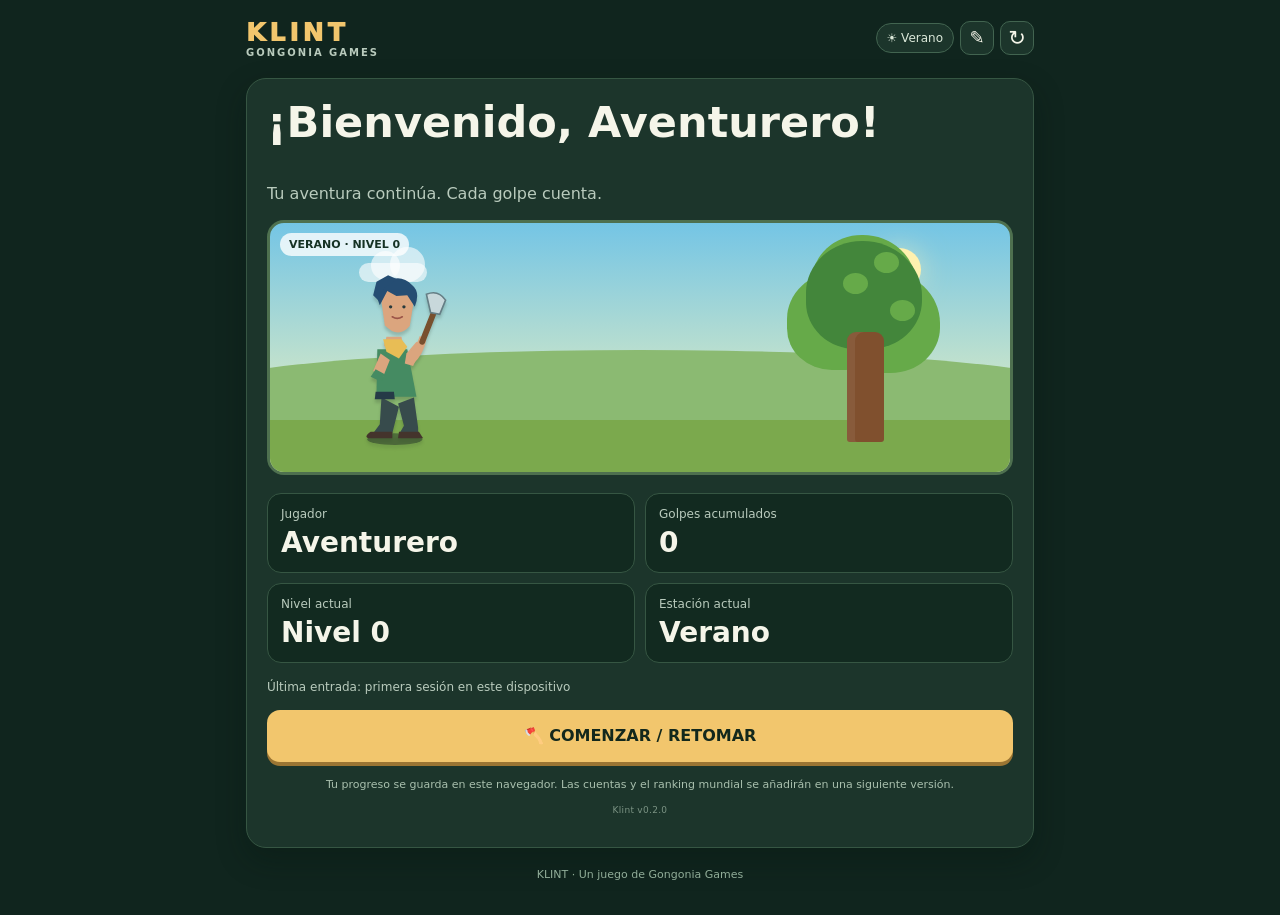
==== index.html @ 6ca38d18 "Add Tamagotchi de Gongonia v0.1 — index.html" ====
<!DOCTYPE html>
<html lang="es">
<head>
  <meta charset="UTF-8">
  <meta name="viewport" content="width=device-width, initial-scale=1, viewport-fit=cover">
  <meta name="theme-color" content="#142b23">
  <title>Klint v0.2.0 — Gongonia Games</title>
  <style>
    :root{color-scheme:dark;--panel:#1c352b;--panel-light:#274639;--text:#f5f5e9;--muted:#b9cbbd;--gold:#f2c66d;--sky1:#74c5e5;--sky2:#d9eac6;--ground:#7ba94d;--trunk:#80502e;--leaf1:#43863b;--leaf2:#66aa49;--shirt:#458b62;--scarf:#e8bd55}
    *{box-sizing:border-box}body{margin:0;min-height:100vh;background:#10251e;color:var(--text);font-family:system-ui,-apple-system,sans-serif}button{font:inherit;cursor:pointer;touch-action:manipulation}[hidden]{display:none!important}
    .app{width:min(100%,820px);margin:0 auto;padding:18px 16px 34px}.topbar{display:flex;justify-content:space-between;align-items:center;gap:12px;margin-bottom:20px}.brand{color:var(--gold);font-weight:950;font-size:25px;letter-spacing:4px;white-space:nowrap}.brand small{display:block;color:var(--muted);font-size:10px;font-weight:600;letter-spacing:2px}.top-controls{display:flex;align-items:center;justify-content:flex-end;gap:6px}.tag{border:1px solid #426450;background:#1c352b;padding:7px 10px;border-radius:999px;color:#dce9da;font-size:12px;white-space:nowrap}.icon-button{width:34px;height:34px;display:grid;place-items:center;flex:0 0 34px;border:1px solid #426450;border-radius:10px;background:#1c352b;color:var(--text);font-size:18px;line-height:1;padding:0}.icon-button:active{transform:scale(.96)}.icon-button.reset{font-size:21px}
    .panel{background:var(--panel);border:1px solid #365643;border-radius:20px;padding:20px;box-shadow:0 12px 30px #06140e55}h1,h2,p{margin-top:0}h1{font-size:clamp(27px,7vw,43px);line-height:1.1}h2{font-size:22px}.muted{color:var(--muted);line-height:1.5}.gold{color:var(--gold)}.home-heading{margin-bottom:14px}.home-heading p{margin-bottom:0}
    .button{display:flex;width:100%;align-items:center;justify-content:center;gap:9px;border:0;border-radius:13px;padding:15px 18px;min-height:52px;font-weight:850;color:#13281c;background:var(--gold);box-shadow:0 4px 0 #9b7533}.button:active{transform:translateY(2px);box-shadow:0 2px 0 #9b7533}.button.secondary{color:var(--text);background:var(--panel-light);border:1px solid #476851;box-shadow:none}.button.hit{color:#102418;background:#9bd58a;font-size:19px;min-height:64px;box-shadow:0 5px 0 #477a43}
    .scene{position:relative;isolation:isolate;overflow:hidden;min-height:255px;border:3px solid #4e704f;border-radius:17px;background:linear-gradient(var(--sky1),var(--sky2) 76%);margin-bottom:18px}.scene:before{content:"";position:absolute;left:-10%;right:-10%;bottom:17%;height:32%;z-index:-1;background:#8bba72;border-radius:50% 50% 0 0}.scene:after{content:"";position:absolute;inset:auto 0 0;height:21%;z-index:-1;background:var(--ground)}
    .scene[data-season="otono"]{--sky1:#e6a96d;--sky2:#f2d9a7;--ground:#9c7742;--trunk:#754329;--leaf1:#b9562e;--leaf2:#e09a3e;--shirt:#617b42;--scarf:#b63c2f}.scene[data-season="invierno"]{--sky1:#8bb5cf;--sky2:#e2ecf1;--ground:#c8d8da;--trunk:#654d40;--leaf1:#d5e4e8;--leaf2:#edf5f5;--shirt:#42677f;--scarf:#b9473c}.scene[data-season="primavera"]{--sky1:#75c9da;--sky2:#e1efc1;--ground:#8bbf58;--trunk:#80502e;--leaf1:#55a74e;--leaf2:#8ac85d;--shirt:#78a86b;--scarf:#e8bd55}
    .sun{position:absolute;top:10%;right:12%;width:43px;height:43px;border-radius:50%;background:#fff1af;box-shadow:0 0 28px #fff5bc88}.cloud{position:absolute;top:16%;left:12%;width:68px;height:19px;border-radius:30px;background:#ffffff9c}.cloud:before,.cloud:after{content:"";position:absolute;border-radius:50%;background:inherit}.cloud:before{width:29px;height:29px;left:12px;bottom:2px}.cloud:after{width:35px;height:35px;left:31px;bottom:0}
    .tree{position:absolute;width:158px;height:205px;right:9%;bottom:12%}.trunk{position:absolute;width:37px;height:110px;left:62px;bottom:0;background:var(--trunk);border-radius:9px 9px 3px 3px;box-shadow:inset 8px 0 #ffffff10}.crown{position:absolute;width:116px;height:108px;top:4px;left:21px;background:var(--leaf1);border-radius:48% 51% 45% 43%;box-shadow:-24px 26px 0 -5px var(--leaf2),21px 27px 0 -3px var(--leaf2),0 -12px 0 -6px var(--leaf2)}.leaf-mark{position:absolute;width:25px;height:21px;background:var(--leaf2);border-radius:50%;top:32px;left:37px}.leaf-mark.two{top:59px;left:84px}.leaf-mark.three{top:11px;left:68px}.scene[data-season="invierno"] .crown{border-radius:44% 51% 45% 43%;background:#eaf2f2}.scene[data-season="invierno"] .leaf-mark{background:#d2e5ee}.scene[data-season="invierno"] .tree:after{content:"❄";position:absolute;top:22px;left:50px;color:#f7ffff;font-size:32px}.scene[data-season="primavera"] .tree:after{content:"✿";position:absolute;top:42px;left:32px;color:#ffd1df;font-size:20px;text-shadow:34px 24px #ffd1df,66px -7px #ffe6a6}
    .klint{position:absolute;width:123px;height:210px;left:10%;bottom:9%;transform-origin:55% 85%;transition:transform .1s;filter:drop-shadow(0 4px 2px #24302035)}.preview-scene .klint{transform:scale(.88);transform-origin:bottom left}.klint .body{fill:var(--shirt)}.klint .scarf{fill:var(--scarf)}.klint.is-swinging{animation:bodySwing .32s ease-in-out}.swing-arm{transform-box:view-box;transform-origin:74px 107px}.klint.is-swinging .swing-arm{animation:axeSwing .32s ease-in-out}@keyframes axeSwing{0%{transform:rotate(0)}45%{transform:rotate(68deg)}75%{transform:rotate(32deg)}100%{transform:rotate(0)}}@keyframes bodySwing{0%,100%{translate:0 0}40%{translate:6px -5px}}.tree.shaking{animation:treeShake .25s ease-in-out}@keyframes treeShake{0%,100%{transform:translateX(0)}25%{transform:translateX(-7px) rotate(-2deg)}75%{transform:translateX(7px) rotate(2deg)}}.scene-caption{position:absolute;top:10px;left:10px;padding:5px 9px;border-radius:999px;color:#153224;background:#ffffffc9;font-size:11px;font-weight:850}
    .stats{display:grid;grid-template-columns:1fr 1fr;gap:10px;margin-bottom:15px}.stat{background:#122a20;border:1px solid #365643;border-radius:14px;padding:13px;min-width:0}.stat label{display:block;color:var(--muted);font-size:12px;margin-bottom:5px}.stat strong{font-size:clamp(19px,5vw,28px);overflow-wrap:anywhere}.last-entry{color:var(--muted);font-size:12px;margin:14px 0;line-height:1.5}.progress-area{margin:14px 0 18px}.progress-label{display:flex;justify-content:space-between;align-items:center;gap:10px;font-size:12px;color:var(--muted);margin-bottom:7px}.progress-track{height:9px;overflow:hidden;border-radius:999px;background:#0c2118}.progress-fill{height:100%;width:0%;border-radius:inherit;background:linear-gradient(90deg,#8fcb76,#f2c66d);transition:width .25s}.message{min-height:24px;color:var(--gold);text-align:center;font-size:13px;font-weight:750;margin:10px 0}.small-note{margin-top:15px;color:#a9c0ae;font-size:11px;text-align:center;line-height:1.5}.version{font-size:9px;letter-spacing:.3px;opacity:.68;margin-top:7px}.footer{color:#91ad99;text-align:center;font-size:11px;margin:20px 0 0}
    .loading-screen{position:fixed;inset:0;z-index:10;display:grid;place-items:center;text-align:center;padding:24px;background:radial-gradient(ellipse at top,#31513c,#10251e 68%)}.loading-logo{font-size:clamp(42px,12vw,72px);font-weight:1000;letter-spacing:8px;color:var(--gold);text-shadow:0 5px 25px #0007}.loading-tree{font-size:54px;margin:20px 0 10px}.loading-track{height:5px;width:180px;margin:24px auto;background:#355344;border-radius:999px;overflow:hidden}.loading-fill{height:100%;width:35%;background:var(--gold);border-radius:inherit;animation:loading 1s ease-in-out infinite alternate}@keyframes loading{from{transform:translateX(-20%)}to{transform:translateX(210%)}}
    @media(max-width:420px){.app{padding:13px 11px 25px}.panel{padding:15px}.scene{min-height:230px}.tree{right:1%;transform:scale(.83);transform-origin:bottom right}.klint{left:3%;transform:scale(.87);transform-origin:bottom left}.preview-scene .klint{transform:scale(.76)}.brand{font-size:22px}.tag{font-size:11px;padding:7px 8px}.topbar{gap:8px}.top-controls{gap:4px}}
    @media(prefers-reduced-motion:reduce){*,*:before,*:after{animation-duration:.01ms!important;transition-duration:.01ms!important}}
  </style>
</head>
<body>
  <section class="loading-screen" id="loadingScreen">
    <div><div class="loading-logo">KLINT</div><div class="loading-tree">🌳</div><p class="muted">El bosque de Gongonia te espera...</p><div class="loading-track"><div class="loading-fill"></div></div><small class="muted">Preparando la aventura</small></div>
  </section>

  <main class="app">
    <header class="topbar">
      <div class="brand">KLINT<small>GONGONIA GAMES</small></div>
      <div class="top-controls">
        <div class="tag" id="headerSeason">☀️ Verano</div>
        <button class="icon-button home-only" id="editNameButton" type="button" title="Cambiar nombre" aria-label="Cambiar nombre" hidden>✎</button>
        <button class="icon-button reset home-only" id="resetButton" type="button" title="Reiniciar partida" aria-label="Reiniciar partida" hidden>↻</button>
      </div>
    </header>

    <section id="homeScreen" class="panel" hidden>
      <div class="home-heading"><h1>¡Bienvenido, <span id="homeNameHeading">Aventurero</span>!</h1><p class="muted">Tu aventura continúa. Cada golpe cuenta.</p></div>
      <div class="scene preview-scene" id="homeScene" data-season="verano">
        <div class="sun"></div><div class="cloud"></div><span class="scene-caption" id="homeSceneCaption">VERANO · NIVEL 0</span>
        <div class="tree"><div class="crown"><span class="leaf-mark"></span><span class="leaf-mark two"></span><span class="leaf-mark three"></span></div><div class="trunk"></div></div>
        <svg class="klint" viewBox="0 0 130 220" aria-label="Ilustración provisional de Klint" role="img">
          <ellipse cx="61" cy="208" rx="33" ry="7" fill="#27372a" opacity=".5"/><path d="M45 158 L43 190 L35 201 L58 201 L66 169 Z" fill="#374b4c"/><path d="M65 165 L72 192 L66 202 L89 202 L89 194 L84 158 Z" fill="#374b4c"/><path d="M32 199 L58 199 L58 207 L29 207 Q24 204 32 199" fill="#44342c"/><path d="M66 199 L90 199 L95 207 L65 207 Z" fill="#44342c"/><path d="M40 100 L76 100 L87 157 L39 157 Z" class="body"/><path d="M48 96 L51 85 L69 85 L72 101 Z" fill="#dba57e"/><path d="M45 43 Q44 23 64 23 Q85 24 83 47 L79 72 Q65 88 49 71 Z" fill="#dba57e"/><path d="M43 47 Q34 27 51 19 Q68 9 82 23 Q92 31 85 49 L76 35 L63 36 L52 30 Z" fill="#254d73"/><path d="M42 42 L35 35 L39 19 L53 11 L64 16 L49 26 Z" fill="#254d73"/><circle cx="56" cy="49" r="2" fill="#293b3d"/><circle cx="72" cy="49" r="2" fill="#293b3d"/><path d="M58 61 Q64 65 70 61" fill="none" stroke="#9c5548" stroke-width="2" stroke-linecap="round"/><path d="M47 88 L69 88 L76 97 L66 111 L51 103 Z" class="scarf"/><path d="M44 105 L35 126 L47 133 L55 113" fill="#dba57e"/><path d="M75 105 L87 91 L94 96 L83 120 L73 117" fill="#dba57e"/><path d="M38 124 L49 130 L45 139 L32 133 Z" class="body"/><g class="swing-arm"><path d="M76 105 Q88 96 91 84 L99 88 Q96 106 82 119 Z" fill="#dba57e"/><line x1="94" y1="91" x2="111" y2="48" stroke="#78502e" stroke-width="7" stroke-linecap="round"/><path d="M104 56 L99 34 Q113 28 122 41 L115 58 Z" fill="#c8d8db" stroke="#657e85" stroke-width="2"/></g><path d="M38 151 L60 151 L61 160 L37 160 Z" fill="#253a47"/>
        </svg>
      </div>
      <div class="stats">
        <div class="stat"><label>Jugador</label><strong id="homeName">Aventurero</strong></div>
        <div class="stat"><label>Golpes acumulados</label><strong id="homeScore">0</strong></div>
        <div class="stat"><label>Nivel actual</label><strong id="homeLevel">Nivel 0</strong></div>
        <div class="stat"><label>Estación actual</label><strong id="homeSeason">Verano</strong></div>
      </div>
      <p class="last-entry" id="lastEntry">Última entrada: —</p>
      <button class="button" id="startButton" type="button">🪓 COMENZAR / RETOMAR</button>
      <p class="small-note">Tu progreso se guarda en este navegador. Las cuentas y el ranking mundial se añadirán en una siguiente versión.</p>
      <p class="small-note version">Klint v0.2.0</p>
    </section>

    <section id="gameScreen" class="panel" hidden>
      <div class="home-heading"><h1>¡A trabajar, <span id="gameName">Aventurero</span>!</h1><p class="muted">Golpea el árbol y descubre la siguiente estación.</p></div>
      <div class="stats"><div class="stat"><label>Golpes acumulados</label><strong id="gameScore">0</strong></div><div class="stat"><label>Nivel</label><strong id="gameLevel">Nivel 0</strong></div></div>
      <div class="progress-area"><div class="progress-label"><span id="progressLabel">Progreso del nivel</span><span id="progressPercent">0%</span></div><div class="progress-track"><div class="progress-fill" id="progressFill"></div></div><p class="last-entry" id="nextLevelText">Siguiente nivel: 1.001 golpes</p></div>
      <div class="scene" id="gameScene" data-season="verano">
        <div class="sun"></div><div class="cloud"></div><span class="scene-caption" id="gameSceneCaption">VERANO · NIVEL 0</span>
        <div class="tree" id="gameTree"><div class="crown"><span class="leaf-mark"></span><span class="leaf-mark two"></span><span class="leaf-mark three"></span></div><div class="trunk"></div></div>
        <svg class="klint" id="klintSprite" viewBox="0 0 130 220" role="img" aria-label="Klint preparando el hacha"><ellipse cx="61" cy="208" rx="33" ry="7" fill="#27372a" opacity=".5"/><path d="M45 158 L43 190 L35 201 L58 201 L66 169 Z" fill="#374b4c"/><path d="M65 165 L72 192 L66 202 L89 202 L89 194 L84 158 Z" fill="#374b4c"/><path d="M32 199 L58 199 L58 207 L29 207 Q24 204 32 199" fill="#44342c"/><path d="M66 199 L90 199 L95 207 L65 207 Z" fill="#44342c"/><path d="M40 100 L76 100 L87 157 L39 157 Z" class="body"/><path d="M48 96 L51 85 L69 85 L72 101 Z" fill="#dba57e"/><path d="M45 43 Q44 23 64 23 Q85 24 83 47 L79 72 Q65 88 49 71 Z" fill="#dba57e"/><path d="M43 47 Q34 27 51 19 Q68 9 82 23 Q92 31 85 49 L76 35 L63 36 L52 30 Z" fill="#254d73"/><path d="M42 42 L35 35 L39 19 L53 11 L64 16 L49 26 Z" fill="#254d73"/><circle cx="56" cy="49" r="2" fill="#293b3d"/><circle cx="72" cy="49" r="2" fill="#293b3d"/><path d="M58 61 Q64 65 70 61" fill="none" stroke="#9c5548" stroke-width="2" stroke-linecap="round"/><path d="M47 88 L69 88 L76 97 L66 111 L51 103 Z" class="scarf"/><path d="M44 105 L35 126 L47 133 L55 113" fill="#dba57e"/><path d="M75 105 L87 91 L94 96 L83 120 L73 117" fill="#dba57e"/><path d="M38 124 L49 130 L45 139 L32 133 Z" class="body"/><g class="swing-arm"><path d="M76 105 Q88 96 91 84 L99 88 Q96 106 82 119 Z" fill="#dba57e"/><line x1="94" y1="91" x2="111" y2="48" stroke="#78502e" stroke-width="7" stroke-linecap="round"/><path d="M104 56 L99 34 Q113 28 122 41 L115 58 Z" fill="#c8d8db" stroke="#657e85" stroke-width="2"/></g><path d="M38 151 L60 151 L61 160 L37 160 Z" fill="#253a47"/></svg>
      </div>
      <p class="message" id="gameMessage" aria-live="polite">¡Elige tu primer golpe!</p>
      <button class="button hit" id="hitButton" type="button">🪓 GOLPEAR EL ÁRBOL</button>
      <button class="button secondary" id="homeButton" type="button" style="margin-top:12px">← Volver al inicio</button>
      <p class="small-note">Un toque registra un golpe. Tu progreso se guarda en este navegador.</p>
      <p class="small-note version">Klint v0.2.0</p>
    </section>
    <p class="footer">KLINT · Un juego de Gongonia Games</p>
  </main>

  <script>
    "use strict";
    const SAVE_KEY = "klint-save-v2";
    const OLD_SAVE_KEY = "klint-save-v1";
    const seasonNames = ["Verano", "Otoño", "Invierno", "Primavera"];
    const seasonKeys = ["verano", "otono", "invierno", "primavera"];
    const seasonIcons = ["☀️", "🍂", "❄️", "🌸"];

    function safeScore(value) {
      return Number.isSafeInteger(value) && value >= 0 ? value : 0;
    }

    function loadSave() {
      try {
        const text = localStorage.getItem(SAVE_KEY) || localStorage.getItem(OLD_SAVE_KEY);
        if (text) {
          const data = JSON.parse(text);
          const score = safeScore(data.score);
          return {
            name: typeof data.name === "string" && data.name.trim() ? data.name.trim().slice(0, 24) : "Aventurero",
            score,
            lifetimeHits: Math.max(score, safeScore(data.lifetimeHits)),
            lastEntry: typeof data.lastEntry === "string" && !Number.isNaN(Date.parse(data.lastEntry)) ? data.lastEntry : null
          };
        }
      } catch (error) {
        console.warn("No se pudo leer la partida guardada.", error);
      }
      return { name: "Aventurero", score: 0, lifetimeHits: 0, lastEntry: null };
    }

    const restored = loadSave();
    const state = {
      name: restored.name,
      score: restored.score,
      // Contador acumulado de por vida, reservado para el futuro ranking.
      // Reiniciar una partida no lo borra.
      lifetimeHits: restored.lifetimeHits,
      previousEntry: restored.lastEntry,
      currentEntry: new Date().toISOString()
    };

    function saveGame() {
      try {
        localStorage.setItem(SAVE_KEY, JSON.stringify({
          name: state.name,
          score: state.score,
          lifetimeHits: state.lifetimeHits,
          lastEntry: state.currentEntry
        }));
      } catch (error) {
        console.warn("No se pudo guardar la partida.", error);
      }
    }

    function playerName() { return state.name.trim() || "Aventurero"; }
    function formatNumber(number) { return new Intl.NumberFormat("es-EC").format(number); }
    function formatDate(value) {
      return new Intl.DateTimeFormat("es-EC", { dateStyle: "medium", timeStyle: "short" }).format(new Date(value));
    }
    function levelFor(score) {
      if (score <= 1000) return 0;
      return Math.ceil(Math.log2(score / 1000));
    }
    function levelMaximum(level) { return 1000 * Math.pow(2, level); }
    function seasonForLevel(level) {
      const index = level % 4;
      return { name: seasonNames[index], key: seasonKeys[index], icon: seasonIcons[index] };
    }
    function getLevelInfo(score) {
      const level = levelFor(score);
      const previousBoundary = level === 0 ? 0 : levelMaximum(level - 1);
      const maximum = levelMaximum(level);
      const progress = Math.max(0, Math.min(100, ((score - previousBoundary) / (maximum - previousBoundary)) * 100));
      return { level, maximum, nextLevelAt: maximum + 1, progress, season: seasonForLevel(level) };
    }

    const $ = id => document.getElementById(id);
    let animationTimer;
    let messageTimer;

    function setSceneSeason(scene, season) { scene.dataset.season = season.key; }

    function updateAll() {
      const info = getLevelInfo(state.score);
      const name = playerName();
      const prettyScore = formatNumber(state.score);
      $("homeNameHeading").textContent = name;
      $("homeName").textContent = name;
      $("homeScore").textContent = prettyScore;
      $("homeLevel").textContent = "Nivel " + info.level;
      $("homeSeason").textContent = info.season.name;
      $("homeSceneCaption").textContent = info.season.name.toUpperCase() + " · NIVEL " + info.level;
      $("lastEntry").textContent = state.previousEntry
        ? "Última entrada: " + formatDate(state.previousEntry)
        : "Última entrada: primera sesión en este dispositivo";
      $("gameName").textContent = name;
      $("gameScore").textContent = prettyScore;
      $("gameLevel").textContent = "Nivel " + info.level;
      $("gameSceneCaption").textContent = info.season.name.toUpperCase() + " · NIVEL " + info.level;
      $("progressLabel").textContent = "Progreso del nivel " + info.level;
      $("progressPercent").textContent = Math.floor(info.progress) + "%";
      $("progressFill").style.width = info.progress + "%";
      $("nextLevelText").textContent = "Siguiente nivel: " + formatNumber(info.nextLevelAt) + " golpes";
      $("headerSeason").textContent = info.season.icon + " " + info.season.name;
      setSceneSeason($("homeScene"), info.season);
      setSceneSeason($("gameScene"), info.season);
    }

    function showScreen(screenName) {
      $("loadingScreen").hidden = true;
      $("homeScreen").hidden = screenName !== "home";
      $("gameScreen").hidden = screenName !== "game";
      $("editNameButton").hidden = screenName !== "home";
      $("resetButton").hidden = screenName !== "home";
      window.scrollTo({ top: 0, behavior: "auto" });
      updateAll();
    }

    function showGameMessage(text) {
      $("gameMessage").textContent = text;
      clearTimeout(messageTimer);
      messageTimer = setTimeout(() => {
        $("gameMessage").textContent = "¡Cada golpe te acerca al siguiente nivel!";
      }, 1900);
    }

    function hitTree() {
      const oldLevel = levelFor(state.score);
      state.score += 1;
      state.lifetimeHits += 1;
      saveGame();
      updateAll();
      const newLevel = levelFor(state.score);
      const klint = $("klintSprite");
      const tree = $("gameTree");
      klint.classList.remove("is-swinging");
      tree.classList.remove("shaking");
      void klint.getBoundingClientRect();
      klint.classList.add("is-swinging");
      tree.classList.add("shaking");
      clearTimeout(animationTimer);
      animationTimer = setTimeout(() => {
        klint.classList.remove("is-swinging");
        tree.classList.remove("shaking");
      }, 360);
      if (newLevel !== oldLevel) {
        const season = seasonForLevel(newLevel);
        showGameMessage("¡Nivel " + newLevel + "! ¡Ha llegado " + season.name.toLowerCase() + "!");
      } else {
        showGameMessage("¡Golpe número " + formatNumber(state.score) + "!");
      }
    }

    function editPlayerName() {
      const confirmed = window.confirm("¿Está seguro de cambiar el nombre?");
      if (!confirmed) return;
      const entered = window.prompt("Escriba el nuevo nombre de jugador:", state.name);
      if (entered === null) return;
      const newName = entered.trim().slice(0, 24);
      if (!newName) {
        window.alert("El nombre no puede quedar vacío.");
        return;
      }
      state.name = newName;
      saveGame();
      updateAll();
    }

    function resetGame() {
      const confirmed = window.confirm("¿Está seguro de reiniciar la partida? La puntuación de esta partida volverá a cero. El contador histórico de golpes se conservará para el futuro ranking.");
      if (!confirmed) return;
      state.score = 0;
      // No reiniciar lifetimeHits: servirá para el ranking mundial de todos los tiempos.
      saveGame();
      updateAll();
    }

    $("editNameButton").addEventListener("click", editPlayerName);
    $("resetButton").addEventListener("click", resetGame);
    $("startButton").addEventListener("click", () => showScreen("game"));
    $("hitButton").addEventListener("click", hitTree);
    $("homeButton").addEventListener("click", () => showScreen("home"));

    // Conserva el último acceso previo para mostrarlo; registra esta nueva sesión.
    saveGame();
    updateAll();
    setTimeout(() => showScreen("home"), 850);
  </script>
</body>
</html>
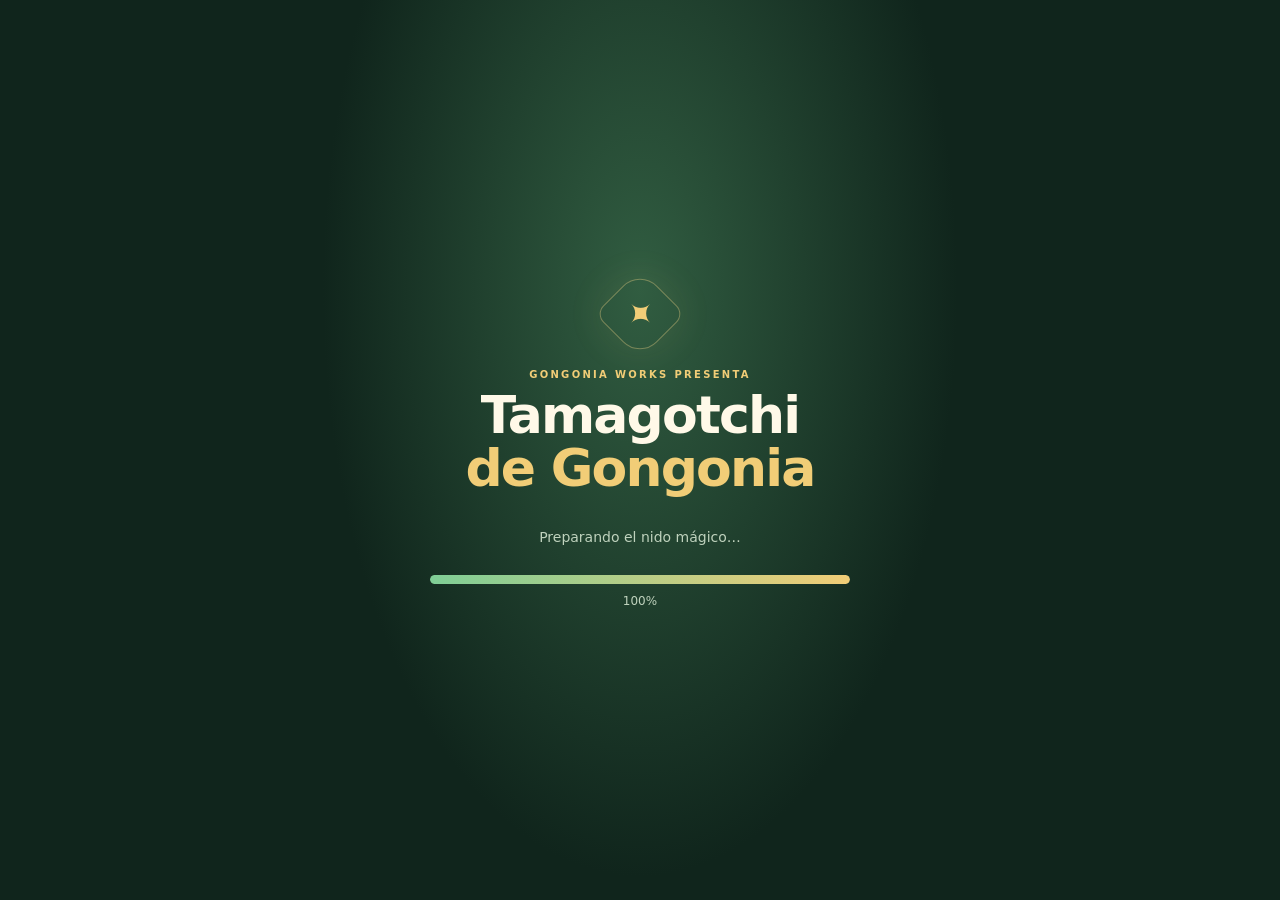
==== commit 55df23d9: "Fix HTML to use Tamagotchi screens and load app.js" ====
--- a/index.html
+++ b/index.html
@@ -1,269 +1,75 @@
-<!DOCTYPE html>
+<!doctype html>
 <html lang="es">
 <head>
-  <meta charset="UTF-8">
+  <meta charset="utf-8">
   <meta name="viewport" content="width=device-width, initial-scale=1, viewport-fit=cover">
-  <meta name="theme-color" content="#142b23">
-  <title>Klint v0.2.0 — Gongonia Games</title>
-  <style>
-    :root{color-scheme:dark;--panel:#1c352b;--panel-light:#274639;--text:#f5f5e9;--muted:#b9cbbd;--gold:#f2c66d;--sky1:#74c5e5;--sky2:#d9eac6;--ground:#7ba94d;--trunk:#80502e;--leaf1:#43863b;--leaf2:#66aa49;--shirt:#458b62;--scarf:#e8bd55}
-    *{box-sizing:border-box}body{margin:0;min-height:100vh;background:#10251e;color:var(--text);font-family:system-ui,-apple-system,sans-serif}button{font:inherit;cursor:pointer;touch-action:manipulation}[hidden]{display:none!important}
-    .app{width:min(100%,820px);margin:0 auto;padding:18px 16px 34px}.topbar{display:flex;justify-content:space-between;align-items:center;gap:12px;margin-bottom:20px}.brand{color:var(--gold);font-weight:950;font-size:25px;letter-spacing:4px;white-space:nowrap}.brand small{display:block;color:var(--muted);font-size:10px;font-weight:600;letter-spacing:2px}.top-controls{display:flex;align-items:center;justify-content:flex-end;gap:6px}.tag{border:1px solid #426450;background:#1c352b;padding:7px 10px;border-radius:999px;color:#dce9da;font-size:12px;white-space:nowrap}.icon-button{width:34px;height:34px;display:grid;place-items:center;flex:0 0 34px;border:1px solid #426450;border-radius:10px;background:#1c352b;color:var(--text);font-size:18px;line-height:1;padding:0}.icon-button:active{transform:scale(.96)}.icon-button.reset{font-size:21px}
-    .panel{background:var(--panel);border:1px solid #365643;border-radius:20px;padding:20px;box-shadow:0 12px 30px #06140e55}h1,h2,p{margin-top:0}h1{font-size:clamp(27px,7vw,43px);line-height:1.1}h2{font-size:22px}.muted{color:var(--muted);line-height:1.5}.gold{color:var(--gold)}.home-heading{margin-bottom:14px}.home-heading p{margin-bottom:0}
-    .button{display:flex;width:100%;align-items:center;justify-content:center;gap:9px;border:0;border-radius:13px;padding:15px 18px;min-height:52px;font-weight:850;color:#13281c;background:var(--gold);box-shadow:0 4px 0 #9b7533}.button:active{transform:translateY(2px);box-shadow:0 2px 0 #9b7533}.button.secondary{color:var(--text);background:var(--panel-light);border:1px solid #476851;box-shadow:none}.button.hit{color:#102418;background:#9bd58a;font-size:19px;min-height:64px;box-shadow:0 5px 0 #477a43}
-    .scene{position:relative;isolation:isolate;overflow:hidden;min-height:255px;border:3px solid #4e704f;border-radius:17px;background:linear-gradient(var(--sky1),var(--sky2) 76%);margin-bottom:18px}.scene:before{content:"";position:absolute;left:-10%;right:-10%;bottom:17%;height:32%;z-index:-1;background:#8bba72;border-radius:50% 50% 0 0}.scene:after{content:"";position:absolute;inset:auto 0 0;height:21%;z-index:-1;background:var(--ground)}
-    .scene[data-season="otono"]{--sky1:#e6a96d;--sky2:#f2d9a7;--ground:#9c7742;--trunk:#754329;--leaf1:#b9562e;--leaf2:#e09a3e;--shirt:#617b42;--scarf:#b63c2f}.scene[data-season="invierno"]{--sky1:#8bb5cf;--sky2:#e2ecf1;--ground:#c8d8da;--trunk:#654d40;--leaf1:#d5e4e8;--leaf2:#edf5f5;--shirt:#42677f;--scarf:#b9473c}.scene[data-season="primavera"]{--sky1:#75c9da;--sky2:#e1efc1;--ground:#8bbf58;--trunk:#80502e;--leaf1:#55a74e;--leaf2:#8ac85d;--shirt:#78a86b;--scarf:#e8bd55}
-    .sun{position:absolute;top:10%;right:12%;width:43px;height:43px;border-radius:50%;background:#fff1af;box-shadow:0 0 28px #fff5bc88}.cloud{position:absolute;top:16%;left:12%;width:68px;height:19px;border-radius:30px;background:#ffffff9c}.cloud:before,.cloud:after{content:"";position:absolute;border-radius:50%;background:inherit}.cloud:before{width:29px;height:29px;left:12px;bottom:2px}.cloud:after{width:35px;height:35px;left:31px;bottom:0}
-    .tree{position:absolute;width:158px;height:205px;right:9%;bottom:12%}.trunk{position:absolute;width:37px;height:110px;left:62px;bottom:0;background:var(--trunk);border-radius:9px 9px 3px 3px;box-shadow:inset 8px 0 #ffffff10}.crown{position:absolute;width:116px;height:108px;top:4px;left:21px;background:var(--leaf1);border-radius:48% 51% 45% 43%;box-shadow:-24px 26px 0 -5px var(--leaf2),21px 27px 0 -3px var(--leaf2),0 -12px 0 -6px var(--leaf2)}.leaf-mark{position:absolute;width:25px;height:21px;background:var(--leaf2);border-radius:50%;top:32px;left:37px}.leaf-mark.two{top:59px;left:84px}.leaf-mark.three{top:11px;left:68px}.scene[data-season="invierno"] .crown{border-radius:44% 51% 45% 43%;background:#eaf2f2}.scene[data-season="invierno"] .leaf-mark{background:#d2e5ee}.scene[data-season="invierno"] .tree:after{content:"❄";position:absolute;top:22px;left:50px;color:#f7ffff;font-size:32px}.scene[data-season="primavera"] .tree:after{content:"✿";position:absolute;top:42px;left:32px;color:#ffd1df;font-size:20px;text-shadow:34px 24px #ffd1df,66px -7px #ffe6a6}
-    .klint{position:absolute;width:123px;height:210px;left:10%;bottom:9%;transform-origin:55% 85%;transition:transform .1s;filter:drop-shadow(0 4px 2px #24302035)}.preview-scene .klint{transform:scale(.88);transform-origin:bottom left}.klint .body{fill:var(--shirt)}.klint .scarf{fill:var(--scarf)}.klint.is-swinging{animation:bodySwing .32s ease-in-out}.swing-arm{transform-box:view-box;transform-origin:74px 107px}.klint.is-swinging .swing-arm{animation:axeSwing .32s ease-in-out}@keyframes axeSwing{0%{transform:rotate(0)}45%{transform:rotate(68deg)}75%{transform:rotate(32deg)}100%{transform:rotate(0)}}@keyframes bodySwing{0%,100%{translate:0 0}40%{translate:6px -5px}}.tree.shaking{animation:treeShake .25s ease-in-out}@keyframes treeShake{0%,100%{transform:translateX(0)}25%{transform:translateX(-7px) rotate(-2deg)}75%{transform:translateX(7px) rotate(2deg)}}.scene-caption{position:absolute;top:10px;left:10px;padding:5px 9px;border-radius:999px;color:#153224;background:#ffffffc9;font-size:11px;font-weight:850}
-    .stats{display:grid;grid-template-columns:1fr 1fr;gap:10px;margin-bottom:15px}.stat{background:#122a20;border:1px solid #365643;border-radius:14px;padding:13px;min-width:0}.stat label{display:block;color:var(--muted);font-size:12px;margin-bottom:5px}.stat strong{font-size:clamp(19px,5vw,28px);overflow-wrap:anywhere}.last-entry{color:var(--muted);font-size:12px;margin:14px 0;line-height:1.5}.progress-area{margin:14px 0 18px}.progress-label{display:flex;justify-content:space-between;align-items:center;gap:10px;font-size:12px;color:var(--muted);margin-bottom:7px}.progress-track{height:9px;overflow:hidden;border-radius:999px;background:#0c2118}.progress-fill{height:100%;width:0%;border-radius:inherit;background:linear-gradient(90deg,#8fcb76,#f2c66d);transition:width .25s}.message{min-height:24px;color:var(--gold);text-align:center;font-size:13px;font-weight:750;margin:10px 0}.small-note{margin-top:15px;color:#a9c0ae;font-size:11px;text-align:center;line-height:1.5}.version{font-size:9px;letter-spacing:.3px;opacity:.68;margin-top:7px}.footer{color:#91ad99;text-align:center;font-size:11px;margin:20px 0 0}
-    .loading-screen{position:fixed;inset:0;z-index:10;display:grid;place-items:center;text-align:center;padding:24px;background:radial-gradient(ellipse at top,#31513c,#10251e 68%)}.loading-logo{font-size:clamp(42px,12vw,72px);font-weight:1000;letter-spacing:8px;color:var(--gold);text-shadow:0 5px 25px #0007}.loading-tree{font-size:54px;margin:20px 0 10px}.loading-track{height:5px;width:180px;margin:24px auto;background:#355344;border-radius:999px;overflow:hidden}.loading-fill{height:100%;width:35%;background:var(--gold);border-radius:inherit;animation:loading 1s ease-in-out infinite alternate}@keyframes loading{from{transform:translateX(-20%)}to{transform:translateX(210%)}}
-    @media(max-width:420px){.app{padding:13px 11px 25px}.panel{padding:15px}.scene{min-height:230px}.tree{right:1%;transform:scale(.83);transform-origin:bottom right}.klint{left:3%;transform:scale(.87);transform-origin:bottom left}.preview-scene .klint{transform:scale(.76)}.brand{font-size:22px}.tag{font-size:11px;padding:7px 8px}.topbar{gap:8px}.top-controls{gap:4px}}
-    @media(prefers-reduced-motion:reduce){*,*:before,*:after{animation-duration:.01ms!important;transition-duration:.01ms!important}}
-  </style>
+  <meta name="theme-color" content="#173b2c">
+  <title>Tamagotchi de Gongonia</title>
+  <link rel="stylesheet" href="styles.css">
 </head>
 <body>
-  <section class="loading-screen" id="loadingScreen">
-    <div><div class="loading-logo">KLINT</div><div class="loading-tree">🌳</div><p class="muted">El bosque de Gongonia te espera...</p><div class="loading-track"><div class="loading-fill"></div></div><small class="muted">Preparando la aventura</small></div>
-  </section>
-
-  <main class="app">
-    <header class="topbar">
-      <div class="brand">KLINT<small>GONGONIA GAMES</small></div>
-      <div class="top-controls">
-        <div class="tag" id="headerSeason">☀️ Verano</div>
-        <button class="icon-button home-only" id="editNameButton" type="button" title="Cambiar nombre" aria-label="Cambiar nombre" hidden>✎</button>
-        <button class="icon-button reset home-only" id="resetButton" type="button" title="Reiniciar partida" aria-label="Reiniciar partida" hidden>↻</button>
+  <main id="app" class="app-shell">
+    <section id="loading-screen" class="screen loading-screen active" aria-label="Cargando juego">
+      <div class="loading-content">
+        <div class="brand-mark" aria-hidden="true">✦</div>
+        <p class="eyebrow">GONGONIA WORKS PRESENTA</p>
+        <h1>Tamagotchi<br><span>de Gongonia</span></h1>
+        <p class="loading-message">Preparando el nido mágico…</p>
+        <div class="progress-track" role="progressbar" aria-label="Carga del juego" aria-valuemin="0" aria-valuemax="100" aria-valuenow="0"><div id="loading-progress" class="progress-fill"></div></div>
+        <p id="loading-percent" class="loading-percent">0%</p>
       </div>
-    </header>
-
-    <section id="homeScreen" class="panel" hidden>
-      <div class="home-heading"><h1>¡Bienvenido, <span id="homeNameHeading">Aventurero</span>!</h1><p class="muted">Tu aventura continúa. Cada golpe cuenta.</p></div>
-      <div class="scene preview-scene" id="homeScene" data-season="verano">
-        <div class="sun"></div><div class="cloud"></div><span class="scene-caption" id="homeSceneCaption">VERANO · NIVEL 0</span>
-        <div class="tree"><div class="crown"><span class="leaf-mark"></span><span class="leaf-mark two"></span><span class="leaf-mark three"></span></div><div class="trunk"></div></div>
-        <svg class="klint" viewBox="0 0 130 220" aria-label="Ilustración provisional de Klint" role="img">
-          <ellipse cx="61" cy="208" rx="33" ry="7" fill="#27372a" opacity=".5"/><path d="M45 158 L43 190 L35 201 L58 201 L66 169 Z" fill="#374b4c"/><path d="M65 165 L72 192 L66 202 L89 202 L89 194 L84 158 Z" fill="#374b4c"/><path d="M32 199 L58 199 L58 207 L29 207 Q24 204 32 199" fill="#44342c"/><path d="M66 199 L90 199 L95 207 L65 207 Z" fill="#44342c"/><path d="M40 100 L76 100 L87 157 L39 157 Z" class="body"/><path d="M48 96 L51 85 L69 85 L72 101 Z" fill="#dba57e"/><path d="M45 43 Q44 23 64 23 Q85 24 83 47 L79 72 Q65 88 49 71 Z" fill="#dba57e"/><path d="M43 47 Q34 27 51 19 Q68 9 82 23 Q92 31 85 49 L76 35 L63 36 L52 30 Z" fill="#254d73"/><path d="M42 42 L35 35 L39 19 L53 11 L64 16 L49 26 Z" fill="#254d73"/><circle cx="56" cy="49" r="2" fill="#293b3d"/><circle cx="72" cy="49" r="2" fill="#293b3d"/><path d="M58 61 Q64 65 70 61" fill="none" stroke="#9c5548" stroke-width="2" stroke-linecap="round"/><path d="M47 88 L69 88 L76 97 L66 111 L51 103 Z" class="scarf"/><path d="M44 105 L35 126 L47 133 L55 113" fill="#dba57e"/><path d="M75 105 L87 91 L94 96 L83 120 L73 117" fill="#dba57e"/><path d="M38 124 L49 130 L45 139 L32 133 Z" class="body"/><g class="swing-arm"><path d="M76 105 Q88 96 91 84 L99 88 Q96 106 82 119 Z" fill="#dba57e"/><line x1="94" y1="91" x2="111" y2="48" stroke="#78502e" stroke-width="7" stroke-linecap="round"/><path d="M104 56 L99 34 Q113 28 122 41 L115 58 Z" fill="#c8d8db" stroke="#657e85" stroke-width="2"/></g><path d="M38 151 L60 151 L61 160 L37 160 Z" fill="#253a47"/>
-        </svg>
-      </div>
-      <div class="stats">
-        <div class="stat"><label>Jugador</label><strong id="homeName">Aventurero</strong></div>
-        <div class="stat"><label>Golpes acumulados</label><strong id="homeScore">0</strong></div>
-        <div class="stat"><label>Nivel actual</label><strong id="homeLevel">Nivel 0</strong></div>
-        <div class="stat"><label>Estación actual</label><strong id="homeSeason">Verano</strong></div>
-      </div>
-      <p class="last-entry" id="lastEntry">Última entrada: —</p>
-      <button class="button" id="startButton" type="button">🪓 COMENZAR / RETOMAR</button>
-      <p class="small-note">Tu progreso se guarda en este navegador. Las cuentas y el ranking mundial se añadirán en una siguiente versión.</p>
-      <p class="small-note version">Klint v0.2.0</p>
     </section>
 
-    <section id="gameScreen" class="panel" hidden>
-      <div class="home-heading"><h1>¡A trabajar, <span id="gameName">Aventurero</span>!</h1><p class="muted">Golpea el árbol y descubre la siguiente estación.</p></div>
-      <div class="stats"><div class="stat"><label>Golpes acumulados</label><strong id="gameScore">0</strong></div><div class="stat"><label>Nivel</label><strong id="gameLevel">Nivel 0</strong></div></div>
-      <div class="progress-area"><div class="progress-label"><span id="progressLabel">Progreso del nivel</span><span id="progressPercent">0%</span></div><div class="progress-track"><div class="progress-fill" id="progressFill"></div></div><p class="last-entry" id="nextLevelText">Siguiente nivel: 1.001 golpes</p></div>
-      <div class="scene" id="gameScene" data-season="verano">
-        <div class="sun"></div><div class="cloud"></div><span class="scene-caption" id="gameSceneCaption">VERANO · NIVEL 0</span>
-        <div class="tree" id="gameTree"><div class="crown"><span class="leaf-mark"></span><span class="leaf-mark two"></span><span class="leaf-mark three"></span></div><div class="trunk"></div></div>
-        <svg class="klint" id="klintSprite" viewBox="0 0 130 220" role="img" aria-label="Klint preparando el hacha"><ellipse cx="61" cy="208" rx="33" ry="7" fill="#27372a" opacity=".5"/><path d="M45 158 L43 190 L35 201 L58 201 L66 169 Z" fill="#374b4c"/><path d="M65 165 L72 192 L66 202 L89 202 L89 194 L84 158 Z" fill="#374b4c"/><path d="M32 199 L58 199 L58 207 L29 207 Q24 204 32 199" fill="#44342c"/><path d="M66 199 L90 199 L95 207 L65 207 Z" fill="#44342c"/><path d="M40 100 L76 100 L87 157 L39 157 Z" class="body"/><path d="M48 96 L51 85 L69 85 L72 101 Z" fill="#dba57e"/><path d="M45 43 Q44 23 64 23 Q85 24 83 47 L79 72 Q65 88 49 71 Z" fill="#dba57e"/><path d="M43 47 Q34 27 51 19 Q68 9 82 23 Q92 31 85 49 L76 35 L63 36 L52 30 Z" fill="#254d73"/><path d="M42 42 L35 35 L39 19 L53 11 L64 16 L49 26 Z" fill="#254d73"/><circle cx="56" cy="49" r="2" fill="#293b3d"/><circle cx="72" cy="49" r="2" fill="#293b3d"/><path d="M58 61 Q64 65 70 61" fill="none" stroke="#9c5548" stroke-width="2" stroke-linecap="round"/><path d="M47 88 L69 88 L76 97 L66 111 L51 103 Z" class="scarf"/><path d="M44 105 L35 126 L47 133 L55 113" fill="#dba57e"/><path d="M75 105 L87 91 L94 96 L83 120 L73 117" fill="#dba57e"/><path d="M38 124 L49 130 L45 139 L32 133 Z" class="body"/><g class="swing-arm"><path d="M76 105 Q88 96 91 84 L99 88 Q96 106 82 119 Z" fill="#dba57e"/><line x1="94" y1="91" x2="111" y2="48" stroke="#78502e" stroke-width="7" stroke-linecap="round"/><path d="M104 56 L99 34 Q113 28 122 41 L115 58 Z" fill="#c8d8db" stroke="#657e85" stroke-width="2"/></g><path d="M38 151 L60 151 L61 160 L37 160 Z" fill="#253a47"/></svg>
+    <section id="home-screen" class="screen home-screen" aria-label="Inicio">
+      <header class="home-header">
+        <p class="eyebrow">UN PEQUEÑO MUNDO MÁGICO</p>
+        <h1>Tamagotchi<br><span>de Gongonia</span></h1>
+        <p class="subtitle">Toda gran aventura comienza con una pequeña criatura.</p>
+      </header>
+      <div class="home-art" aria-hidden="true"><div class="glow-orb"></div><div class="sprout sprout-left">✦</div><div class="sprout sprout-right">✧</div><div class="nest"><div class="nest-straw straw-one"></div><div class="nest-straw straw-two"></div><div class="nest-straw straw-three"></div><div class="egg"><span class="egg-shine"></span><span class="egg-rune">✧</span></div></div></div>
+      <div class="selection-panel">
+        <p class="section-label">TU PRIMERA MASCOTA</p>
+        <button id="pet-option" class="pet-option" type="button" aria-pressed="true">
+          <span class="pet-icon" aria-hidden="true"><span class="mini-worm"><i></i><i></i><i></i></span></span>
+          <span class="pet-option-copy"><strong>Gonguito</strong><small>Insecto mágico · Versión de prueba</small></span>
+          <span class="selected-check" aria-hidden="true">✓</span>
+        </button>
+        <button id="start-button" class="primary-button" type="button">Comenzar aventura <span aria-hidden="true">➜</span></button>
       </div>
-      <p class="message" id="gameMessage" aria-live="polite">¡Elige tu primer golpe!</p>
-      <button class="button hit" id="hitButton" type="button">🪓 GOLPEAR EL ÁRBOL</button>
-      <button class="button secondary" id="homeButton" type="button" style="margin-top:12px">← Volver al inicio</button>
-      <p class="small-note">Un toque registra un golpe. Tu progreso se guarda en este navegador.</p>
-      <p class="small-note version">Klint v0.2.0</p>
+      <footer class="home-footer">
+        <p>Una creación de <strong>Gongonia Works</strong></p>
+        <button id="credits-button" class="text-button" type="button">Créditos</button>
+        <p class="version-label">VERSIÓN 0.1 · EXPERIMENTAL</p>
+      </footer>
+      <div id="credits-panel" class="credits-panel" hidden>
+        <div class="credits-card" role="dialog" aria-modal="true" aria-labelledby="credits-title">
+          <button id="close-credits" class="close-button" aria-label="Cerrar créditos" type="button">×</button>
+          <p class="eyebrow">LOS ARTESANOS DE ESTE MUNDO</p>
+          <h2 id="credits-title">Créditos</h2>
+          <p><strong>Concepto y universo:</strong><br>Gongonia Works</p>
+          <p><strong>Desarrollo:</strong><br>Experimento web creado con HTML, CSS y JavaScript</p>
+          <p class="credits-note">Gracias por cuidar de las pequeñas criaturas de Gongonia.</p>
+        </div>
+      </div>
     </section>
-    <p class="footer">KLINT · Un juego de Gongonia Games</p>
+
+    <section id="pet-screen" class="screen pet-screen" aria-label="Mascota virtual">
+      <header class="pet-topbar"><button id="back-home-button" class="icon-button" type="button" aria-label="Volver al inicio">←</button><div><p class="eyebrow">TU COMPAÑERO</p><h2>Gonguito</h2></div><span class="life-chip">VIDA DE PRUEBA</span></header>
+      <div class="pet-status"><div><span class="status-label">EDAD</span><strong id="age-value">0 min</strong></div><div class="stage-block"><span class="status-label">ETAPA</span><strong id="stage-value">Recién nacido</strong></div></div>
+      <div id="living-scene" class="living-scene">
+        <div class="scene-stars" aria-hidden="true"><span>✦</span><span>✧</span><span>·</span><span>✦</span></div>
+        <div class="ground-hill hill-back"></div><div class="ground-hill hill-front"></div>
+        <div id="worm" class="worm" role="img" aria-label="Gonguito, el pequeño insecto mágico"><span class="worm-segment seg-1"></span><span class="worm-segment seg-2"></span><span class="worm-segment seg-3"></span><span class="worm-segment seg-4"></span><span class="worm-head"><i class="eye eye-left"></i><i class="eye eye-right"></i><span class="smile"></span><i class="antenna antenna-left"></i><i class="antenna antenna-right"></i></span></div>
+        <div class="scene-caption"><span class="pulse-dot"></span> Gonguito vive su ciclo vital</div>
+      </div>
+      <div id="death-scene" class="death-scene" hidden role="button" tabindex="0" aria-label="Lápida de Gonguito. Toca para volver al inicio">
+        <div class="moon">☾</div><div class="tombstone"><span class="tombstone-star">✦</span><strong>RIP</strong><span class="tombstone-line"></span><small>GONGUITO</small><span class="tombstone-flower">✿</span></div>
+        <p class="death-title">El ciclo ha terminado</p><p class="death-copy">Las pequeñas estrellas siempre encuentran el camino a casa.</p><button id="return-home-button" class="primary-button" type="button">Volver al inicio ↺</button><p class="tap-hint">También puedes tocar la lápida</p>
+      </div>
+      <div class="life-timeline"><div class="timeline-labels"><span>Nacimiento</span><span id="remaining-label">180 min de vida</span></div><div class="timeline-track"><div id="life-progress" class="timeline-fill"></div></div><div class="stage-track" id="stage-track"><span class="stage-dot active" title="Recién nacido"></span><span class="stage-dot" title="Bebé"></span><span class="stage-dot" title="Niño"></span><span class="stage-dot" title="Adolescente"></span><span class="stage-dot" title="Adulto joven"></span><span class="stage-dot" title="Adulto mayor"></span><span class="stage-dot" title="Viejo"></span><span class="stage-dot" title="Anciano"></span></div></div>
+      <footer class="pet-footer"><span>EXPERIMENTO DE CICLO VITAL</span><span>VERSIÓN 0.1</span></footer>
+    </section>
   </main>
-
-  <script>
-    "use strict";
-    const SAVE_KEY = "klint-save-v2";
-    const OLD_SAVE_KEY = "klint-save-v1";
-    const seasonNames = ["Verano", "Otoño", "Invierno", "Primavera"];
-    const seasonKeys = ["verano", "otono", "invierno", "primavera"];
-    const seasonIcons = ["☀️", "🍂", "❄️", "🌸"];
-
-    function safeScore(value) {
-      return Number.isSafeInteger(value) && value >= 0 ? value : 0;
-    }
-
-    function loadSave() {
-      try {
-        const text = localStorage.getItem(SAVE_KEY) || localStorage.getItem(OLD_SAVE_KEY);
-        if (text) {
-          const data = JSON.parse(text);
-          const score = safeScore(data.score);
-          return {
-            name: typeof data.name === "string" && data.name.trim() ? data.name.trim().slice(0, 24) : "Aventurero",
-            score,
-            lifetimeHits: Math.max(score, safeScore(data.lifetimeHits)),
-            lastEntry: typeof data.lastEntry === "string" && !Number.isNaN(Date.parse(data.lastEntry)) ? data.lastEntry : null
-          };
-        }
-      } catch (error) {
-        console.warn("No se pudo leer la partida guardada.", error);
-      }
-      return { name: "Aventurero", score: 0, lifetimeHits: 0, lastEntry: null };
-    }
-
-    const restored = loadSave();
-    const state = {
-      name: restored.name,
-      score: restored.score,
-      // Contador acumulado de por vida, reservado para el futuro ranking.
-      // Reiniciar una partida no lo borra.
-      lifetimeHits: restored.lifetimeHits,
-      previousEntry: restored.lastEntry,
-      currentEntry: new Date().toISOString()
-    };
-
-    function saveGame() {
-      try {
-        localStorage.setItem(SAVE_KEY, JSON.stringify({
-          name: state.name,
-          score: state.score,
-          lifetimeHits: state.lifetimeHits,
-          lastEntry: state.currentEntry
-        }));
-      } catch (error) {
-        console.warn("No se pudo guardar la partida.", error);
-      }
-    }
-
-    function playerName() { return state.name.trim() || "Aventurero"; }
-    function formatNumber(number) { return new Intl.NumberFormat("es-EC").format(number); }
-    function formatDate(value) {
-      return new Intl.DateTimeFormat("es-EC", { dateStyle: "medium", timeStyle: "short" }).format(new Date(value));
-    }
-    function levelFor(score) {
-      if (score <= 1000) return 0;
-      return Math.ceil(Math.log2(score / 1000));
-    }
-    function levelMaximum(level) { return 1000 * Math.pow(2, level); }
-    function seasonForLevel(level) {
-      const index = level % 4;
-      return { name: seasonNames[index], key: seasonKeys[index], icon: seasonIcons[index] };
-    }
-    function getLevelInfo(score) {
-      const level = levelFor(score);
-      const previousBoundary = level === 0 ? 0 : levelMaximum(level - 1);
-      const maximum = levelMaximum(level);
-      const progress = Math.max(0, Math.min(100, ((score - previousBoundary) / (maximum - previousBoundary)) * 100));
-      return { level, maximum, nextLevelAt: maximum + 1, progress, season: seasonForLevel(level) };
-    }
-
-    const $ = id => document.getElementById(id);
-    let animationTimer;
-    let messageTimer;
-
-    function setSceneSeason(scene, season) { scene.dataset.season = season.key; }
-
-    function updateAll() {
-      const info = getLevelInfo(state.score);
-      const name = playerName();
-      const prettyScore = formatNumber(state.score);
-      $("homeNameHeading").textContent = name;
-      $("homeName").textContent = name;
-      $("homeScore").textContent = prettyScore;
-      $("homeLevel").textContent = "Nivel " + info.level;
-      $("homeSeason").textContent = info.season.name;
-      $("homeSceneCaption").textContent = info.season.name.toUpperCase() + " · NIVEL " + info.level;
-      $("lastEntry").textContent = state.previousEntry
-        ? "Última entrada: " + formatDate(state.previousEntry)
-        : "Última entrada: primera sesión en este dispositivo";
-      $("gameName").textContent = name;
-      $("gameScore").textContent = prettyScore;
-      $("gameLevel").textContent = "Nivel " + info.level;
-      $("gameSceneCaption").textContent = info.season.name.toUpperCase() + " · NIVEL " + info.level;
-      $("progressLabel").textContent = "Progreso del nivel " + info.level;
-      $("progressPercent").textContent = Math.floor(info.progress) + "%";
-      $("progressFill").style.width = info.progress + "%";
-      $("nextLevelText").textContent = "Siguiente nivel: " + formatNumber(info.nextLevelAt) + " golpes";
-      $("headerSeason").textContent = info.season.icon + " " + info.season.name;
-      setSceneSeason($("homeScene"), info.season);
-      setSceneSeason($("gameScene"), info.season);
-    }
-
-    function showScreen(screenName) {
-      $("loadingScreen").hidden = true;
-      $("homeScreen").hidden = screenName !== "home";
-      $("gameScreen").hidden = screenName !== "game";
-      $("editNameButton").hidden = screenName !== "home";
-      $("resetButton").hidden = screenName !== "home";
-      window.scrollTo({ top: 0, behavior: "auto" });
-      updateAll();
-    }
-
-    function showGameMessage(text) {
-      $("gameMessage").textContent = text;
-      clearTimeout(messageTimer);
-      messageTimer = setTimeout(() => {
-        $("gameMessage").textContent = "¡Cada golpe te acerca al siguiente nivel!";
-      }, 1900);
-    }
-
-    function hitTree() {
-      const oldLevel = levelFor(state.score);
-      state.score += 1;
-      state.lifetimeHits += 1;
-      saveGame();
-      updateAll();
-      const newLevel = levelFor(state.score);
-      const klint = $("klintSprite");
-      const tree = $("gameTree");
-      klint.classList.remove("is-swinging");
-      tree.classList.remove("shaking");
-      void klint.getBoundingClientRect();
-      klint.classList.add("is-swinging");
-      tree.classList.add("shaking");
-      clearTimeout(animationTimer);
-      animationTimer = setTimeout(() => {
-        klint.classList.remove("is-swinging");
-        tree.classList.remove("shaking");
-      }, 360);
-      if (newLevel !== oldLevel) {
-        const season = seasonForLevel(newLevel);
-        showGameMessage("¡Nivel " + newLevel + "! ¡Ha llegado " + season.name.toLowerCase() + "!");
-      } else {
-        showGameMessage("¡Golpe número " + formatNumber(state.score) + "!");
-      }
-    }
-
-    function editPlayerName() {
-      const confirmed = window.confirm("¿Está seguro de cambiar el nombre?");
-      if (!confirmed) return;
-      const entered = window.prompt("Escriba el nuevo nombre de jugador:", state.name);
-      if (entered === null) return;
-      const newName = entered.trim().slice(0, 24);
-      if (!newName) {
-        window.alert("El nombre no puede quedar vacío.");
-        return;
-      }
-      state.name = newName;
-      saveGame();
-      updateAll();
-    }
-
-    function resetGame() {
-      const confirmed = window.confirm("¿Está seguro de reiniciar la partida? La puntuación de esta partida volverá a cero. El contador histórico de golpes se conservará para el futuro ranking.");
-      if (!confirmed) return;
-      state.score = 0;
-      // No reiniciar lifetimeHits: servirá para el ranking mundial de todos los tiempos.
-      saveGame();
-      updateAll();
-    }
-
-    $("editNameButton").addEventListener("click", editPlayerName);
-    $("resetButton").addEventListener("click", resetGame);
-    $("startButton").addEventListener("click", () => showScreen("game"));
-    $("hitButton").addEventListener("click", hitTree);
-    $("homeButton").addEventListener("click", () => showScreen("home"));
-
-    // Conserva el último acceso previo para mostrarlo; registra esta nueva sesión.
-    saveGame();
-    updateAll();
-    setTimeout(() => showScreen("home"), 850);
-  </script>
+  <script src="app.js"></script>
 </body>
-</html>
+</html>
--- a/styles.css
+++ b/styles.css
@@ -0,0 +1,139 @@
+:root {
+  color-scheme: dark;
+  --deep: #10251c;
+  --forest: #173b2c;
+  --panel: #204332;
+  --panel-light: #2e5a40;
+  --text: #fff9e8;
+  --muted: #bfd2bd;
+  --gold: #f1cd77;
+  --mint: #87d7a0;
+}
+* { box-sizing: border-box; }
+[hidden] { display: none !important; }
+html, body { margin: 0; min-height: 100%; background: var(--deep); color: var(--text); font-family: ui-rounded, system-ui, -apple-system, BlinkMacSystemFont, "Segoe UI", sans-serif; }
+button { font: inherit; touch-action: manipulation; cursor: pointer; }
+button:focus-visible, [role="button"]:focus-visible { outline: 3px solid var(--gold); outline-offset: 4px; }
+.app-shell { min-height: 100svh; width: min(100%, 660px); margin: 0 auto; overflow: hidden; position: relative; background: radial-gradient(ellipse at top, #28503a 0%, var(--deep) 62%); }
+.screen { min-height: 100svh; padding: max(24px, env(safe-area-inset-top)) 22px max(22px, env(safe-area-inset-bottom)); display: none; position: relative; }
+.screen.active { display: flex; flex-direction: column; }
+.eyebrow { color: var(--gold); font-size: 10px; font-weight: 900; letter-spacing: 2.3px; margin: 0 0 9px; }
+h1, h2, p { margin-top: 0; }
+h1 { font-size: clamp(36px, 9vw, 52px); line-height: 1.01; letter-spacing: -1.8px; margin-bottom: 14px; }
+h1 span { color: var(--gold); }
+.loading-screen { align-items: center; justify-content: center; text-align: center; background: radial-gradient(ellipse at 50% 32%, #315d41, #10251c 68%); }
+.loading-content { width: min(100%, 420px); }
+.brand-mark { width: 64px; height: 64px; display: grid; place-items: center; margin: 0 auto 23px; border: 1px solid #e8cc8266; color: var(--gold); font-size: 35px; border-radius: 24px 12px 24px 12px; transform: rotate(45deg); box-shadow: 0 0 40px #f1cd7718; }
+.brand-mark::first-letter { transform: rotate(-45deg); }
+.loading-screen h1 { margin-bottom: 35px; }
+.loading-message { color: var(--muted); font-size: 14px; }
+.progress-track { height: 9px; border-radius: 99px; background: #375641; overflow: hidden; margin-top: 30px; }
+.progress-fill { height: 100%; width: 0; border-radius: inherit; background: linear-gradient(90deg, #7fce96, var(--gold)); transition: width .12s linear; }
+.loading-percent { margin-top: 10px; font-size: 12px; color: var(--muted); font-variant-numeric: tabular-nums; }
+.home-screen { text-align: center; }
+.home-header { padding-top: 8px; }
+.subtitle { color: var(--muted); font-size: 14px; line-height: 1.5; max-width: 340px; margin: 0 auto; }
+.home-art { flex: 1; min-height: 200px; max-height: 280px; position: relative; display: grid; place-items: center; overflow: hidden; }
+.glow-orb { position: absolute; width: 175px; height: 175px; border-radius: 50%; background: #e1c66b16; box-shadow: 0 0 80px #b1dc8e18; }
+.nest { width: 205px; height: 104px; position: absolute; bottom: 20px; border: 8px solid #885b36; border-top-color: #b5814b; border-radius: 50% 50% 46% 46%; background: repeating-linear-gradient(13deg, #71482e 0 6px, #93643c 7px 12px); box-shadow: inset 0 10px 0 #d8a25e35, 0 20px 45px #050d084d; }
+.egg { position: absolute; width: 82px; height: 108px; border-radius: 50% 50% 46% 46%; background: radial-gradient(ellipse at 32% 23%, #fff3c7, #dbd3a4 45%, #a7aa7d); top: -58px; left: calc(50% - 41px); box-shadow: inset -10px -8px 12px #5b704230, 0 0 25px #f1d88d23; animation: eggFloat 3s ease-in-out infinite; }
+.egg-shine { position: absolute; width: 12px; height: 25px; top: 20px; left: 18px; border-radius: 50%; background: #fffdf0a8; transform: rotate(23deg); }
+.egg-rune { position: absolute; inset: 44% 0 auto; color: #77905d; font-size: 25px; }
+.nest-straw { position: absolute; height: 8px; width: 80px; background: #d0a163; border-radius: 99px; top: 15px; left: -5px; transform: rotate(-15deg); }
+.straw-two { left: 112px; top: 27px; transform: rotate(18deg); }
+.straw-three { left: 48px; top: 7px; width: 98px; transform: rotate(6deg); }
+.sprout { position: absolute; color: #9bd98d; font-size: 29px; }
+.sprout-left { left: 16%; top: 30%; animation: twinkle 2.4s infinite; }
+.sprout-right { right: 17%; top: 21%; animation: twinkle 2.8s .4s infinite; }
+.selection-panel { text-align: left; background: #1b3d2cbd; border: 1px solid #5476517a; border-radius: 20px; padding: 16px; }
+.section-label { color: var(--muted); font-size: 10px; font-weight: 900; letter-spacing: 1.8px; text-align: center; margin-bottom: 12px; }
+.pet-option { display: flex; align-items: center; gap: 12px; width: 100%; padding: 11px; border-radius: 14px; border: 1px solid #8ebd7d; background: #2c563b; color: var(--text); text-align: left; }
+.pet-icon { width: 49px; height: 49px; flex: 0 0 49px; border-radius: 13px; background: #d7e9b0; display: grid; place-items: center; }
+.mini-worm { display: flex; align-items: center; margin-top: 4px; }
+.mini-worm i { width: 12px; height: 13px; margin-left: -2px; border-radius: 50%; background: #62ad59; border: 1px solid #3e8a43; }
+.mini-worm i:last-child { width: 16px; height: 17px; position: relative; }
+.mini-worm i:last-child::after { content: "••"; position: absolute; font-size: 7px; color: #183e24; top: 1px; left: 3px; letter-spacing: 2px; }
+.pet-option-copy { flex: 1; display: flex; flex-direction: column; gap: 4px; }
+.pet-option-copy strong { font-size: 16px; }
+.pet-option-copy small { color: var(--muted); font-size: 11px; }
+.selected-check { width: 23px; height: 23px; display: grid; place-items: center; color: #163720; background: #a4d98b; border-radius: 50%; font-weight: 900; }
+.primary-button { width: 100%; min-height: 52px; margin-top: 13px; padding: 14px 18px; border: 0; border-radius: 14px; background: linear-gradient(135deg, #f2d889, #dfa951); color: #233a25; font-weight: 900; box-shadow: 0 4px 0 #967038; }
+.primary-button:active { transform: translateY(2px); box-shadow: 0 2px 0 #967038; }
+.home-footer { padding: 19px 0 0; font-size: 12px; color: var(--muted); }
+.home-footer p { margin-bottom: 8px; }
+.home-footer strong { color: var(--text); }
+.text-button { background: transparent; border: 0; color: var(--gold); text-decoration: underline; text-underline-offset: 3px; padding: 8px 12px; }
+.version-label { padding-top: 12px; font-size: 9px; letter-spacing: 1.4px; opacity: .67; margin: 0 !important; }
+.credits-panel { position: fixed; inset: 0; z-index: 20; display: grid; place-items: center; padding: 20px; background: #07110dd9; }
+.credits-card { position: relative; width: min(100%, 380px); padding: 27px 22px; border: 1px solid #718e59; border-radius: 22px; background: #1c3d2b; box-shadow: 0 20px 70px #0008; text-align: center; }
+.credits-card h2 { font-size: 30px; color: var(--gold); margin-bottom: 22px; }
+.credits-card p:not(.eyebrow) { color: #e3ebd9; line-height: 1.55; font-size: 13px; }
+.credits-note { margin: 22px 0 0 !important; color: var(--gold) !important; }
+.close-button { position: absolute; right: 12px; top: 9px; border: 0; background: transparent; color: var(--text); font-size: 28px; padding: 3px 8px; }
+.pet-screen { padding-bottom: max(17px, env(safe-area-inset-bottom)); }
+.pet-topbar { display: flex; align-items: center; gap: 12px; }
+.pet-topbar .eyebrow { margin-bottom: 3px; }
+.pet-topbar h2 { margin: 0; font-size: 24px; }
+.icon-button { width: 43px; height: 43px; border-radius: 14px; border: 1px solid #64835c; color: var(--text); background: #204332; font-size: 22px; }
+.life-chip { margin-left: auto; border: 1px solid #59724e; border-radius: 99px; padding: 7px 9px; color: var(--gold); font-size: 8px; font-weight: 900; letter-spacing: 1px; white-space: nowrap; }
+.pet-status { display: flex; align-items: center; gap: 20px; padding: 19px 2px 15px; }
+.pet-status > div { display: flex; flex-direction: column; gap: 4px; }
+.status-label { color: var(--muted); font-size: 9px; font-weight: 900; letter-spacing: 1.3px; }
+.pet-status strong { font-size: 20px; font-variant-numeric: tabular-nums; }
+.stage-block { padding-left: 19px; border-left: 1px solid #64835c; }
+.stage-block strong { color: var(--gold); }
+.living-scene { position: relative; flex: 1; min-height: 300px; max-height: 440px; overflow: hidden; border-radius: 22px; border: 1px solid #8baa68; background: linear-gradient(#7cc1b2 0%, #c9e5ac 68%, #84b36b 100%); }
+.scene-stars span { position: absolute; color: #fdf5b6; font-size: 21px; animation: twinkle 3s infinite; }
+.scene-stars span:nth-child(1) { left: 17%; top: 16%; }
+.scene-stars span:nth-child(2) { right: 18%; top: 27%; animation-delay: .7s; }
+.scene-stars span:nth-child(3) { left: 31%; top: 30%; font-size: 32px; animation-delay: 1.3s; }
+.scene-stars span:nth-child(4) { right: 28%; top: 12%; animation-delay: 1.8s; }
+.ground-hill { position: absolute; width: 140%; left: -20%; height: 40%; bottom: -13%; border-radius: 50% 50% 0 0; }
+.hill-back { background: #9dca79; bottom: -8%; transform: rotate(-3deg); }
+.hill-front { background: #75ad60; bottom: -26%; transform: rotate(5deg); }
+.worm { position: absolute; width: 190px; height: 110px; left: 50%; top: 52%; transform: translate(-50%,-50%); animation: wormWiggle 2.5s ease-in-out infinite; filter: drop-shadow(0 7px 3px #254b2850); }
+.worm-segment { position: absolute; bottom: 13px; border: 2px solid #428b48; background: linear-gradient(145deg, #a1e37a, #61ba5c); border-radius: 50%; }
+.seg-1 { width: 47px; height: 44px; left: 12px; bottom: 12px; transform: rotate(26deg); }
+.seg-2 { width: 48px; height: 49px; left: 43px; bottom: 20px; transform: rotate(-5deg); }
+.seg-3 { width: 48px; height: 52px; left: 78px; bottom: 18px; transform: rotate(7deg); }
+.seg-4 { width: 52px; height: 57px; left: 107px; bottom: 20px; transform: rotate(-11deg); }
+.worm-head { position: absolute; display: block; width: 59px; height: 58px; left: 119px; bottom: 34px; border: 2px solid #428b48; border-radius: 49% 53% 47% 43%; background: linear-gradient(145deg, #b3ed82, #79cb60 72%); transform: rotate(8deg); }
+.eye { position: absolute; top: 20px; width: 6px; height: 8px; border-radius: 50%; background: #1e4b2d; }
+.eye-left { left: 15px; }
+.eye-right { right: 14px; }
+.smile { position: absolute; width: 15px; height: 7px; border-bottom: 2px solid #34763e; border-radius: 50%; left: 21px; top: 33px; }
+.antenna { position: absolute; top: -11px; width: 3px; height: 17px; background: #448a43; border-radius: 9px; }
+.antenna::after { content: ""; position: absolute; width: 8px; height: 8px; border-radius: 50%; background: #f2c56d; top: -3px; left: -3px; }
+.antenna-left { left: 15px; transform: rotate(-18deg); }
+.antenna-right { right: 14px; transform: rotate(26deg); }
+.scene-caption { position: absolute; top: 15px; left: 15px; z-index: 2; display: flex; align-items: center; gap: 7px; background: #eaf6dfb8; color: #2d6535; border: 1px solid #ffffff8a; border-radius: 99px; padding: 7px 10px; font-size: 10px; font-weight: 850; }
+.pulse-dot { width: 7px; height: 7px; border-radius: 50%; background: #47985a; box-shadow: 0 0 0 4px #47985a24; }
+.scene-caption .pulse-dot { animation: pulse 1.8s infinite; }
+.death-scene { flex: 1; min-height: 300px; display: flex; flex-direction: column; align-items: center; justify-content: center; text-align: center; padding: 20px; border-radius: 22px; border: 1px solid #54634a; background: radial-gradient(ellipse at 50% 20%, #344337, #17251c 72%); cursor: pointer; }
+.moon { align-self: flex-end; color: #f0d88d; font-size: 34px; margin: -4px 15% 0 0; }
+.tombstone { width: 132px; height: 170px; display: flex; flex-direction: column; align-items: center; justify-content: center; position: relative; border: 3px solid #8b967e; border-radius: 48% 48% 7px 7px; background: linear-gradient(120deg, #9ca594, #6f796c 65%, #596658); color: #28352a; box-shadow: inset 5px 0 0 #ffffff17, 0 13px 22px #0004; }
+.tombstone-star { color: #f5dfa0; font-size: 20px; text-shadow: 0 1px 5px #63532d; }
+.tombstone strong { font-family: Georgia, serif; font-size: 36px; letter-spacing: 4px; margin: 3px 0; }
+.tombstone-line { width: 60px; height: 1px; background: #364533; margin: 2px 0 7px; }
+.tombstone small { font-weight: 900; font-size: 10px; letter-spacing: 1.5px; }
+.tombstone-flower { position: absolute; bottom: -13px; right: -24px; color: #e7c9a0; font-size: 27px; }
+.death-title { color: var(--gold); font-weight: 900; font-size: 18px; margin: 22px 0 6px; }
+.death-copy { max-width: 280px; color: var(--muted); font-size: 12px; line-height: 1.5; margin-bottom: 4px; }
+.death-scene .primary-button { max-width: 300px; }
+.tap-hint { color: #a6b9a1; font-size: 10px; margin: 14px 0 0; }
+.life-timeline { padding: 18px 1px 7px; }
+.timeline-labels { display: flex; align-items: center; justify-content: space-between; gap: 8px; color: var(--muted); font-size: 10px; margin-bottom: 8px; }
+#remaining-label { font-variant-numeric: tabular-nums; }
+.timeline-track { width: 100%; height: 7px; background: #405e44; border-radius: 99px; overflow: hidden; }
+.timeline-fill { width: 0%; height: 100%; border-radius: inherit; background: linear-gradient(90deg, #76c988, #f3d27d); transition: width .2s linear; }
+.stage-track { display: grid; grid-template-columns: repeat(8, 1fr); gap: 3px; margin-top: 9px; }
+.stage-dot { height: 4px; border-radius: 99px; background: #48604a; }
+.stage-dot.active { background: var(--gold); box-shadow: 0 0 6px #f1cd7745; }
+.pet-footer { display: flex; justify-content: space-between; gap: 12px; color: #93ad91; font-size: 8px; letter-spacing: 1px; padding-top: 13px; }
+@keyframes eggFloat { 0%,100% { transform: translateY(0) rotate(-1deg); } 50% { transform: translateY(-4px) rotate(1deg); } }
+@keyframes twinkle { 0%,100% { opacity: .5; transform: scale(.9); } 50% { opacity: 1; transform: scale(1.13); } }
+@keyframes wormWiggle { 0%,100% { translate: 0 0; rotate: 0deg; } 30% { translate: 0 -4px; rotate: -1deg; } 65% { translate: 0 1px; rotate: 1deg; } }
+@keyframes pulse { 0%,100% { box-shadow: 0 0 0 4px #47985a24; } 50% { box-shadow: 0 0 0 7px #47985a12; } }
+@media (max-height: 730px) { .home-art { min-height: 150px; max-height: 205px; } .nest { transform: scale(.82); transform-origin: bottom center; bottom: 10px; } .pet-screen { padding-top: 17px; } .living-scene,.death-scene { min-height: 260px; } }
+@media (max-width: 390px) { .screen { padding-left: 16px; padding-right: 16px; } .pet-status { gap: 13px; } .stage-block { padding-left: 13px; } .pet-status strong { font-size: 18px; } .life-chip { font-size: 7px; letter-spacing: .5px; } .worm { transform: translate(-50%,-50%) scale(.9); } }
+@media (prefers-reduced-motion: reduce) { *,*::before,*::after { animation-duration: .01ms !important; animation-iteration-count: 1 !important; scroll-behavior: auto !important; } }
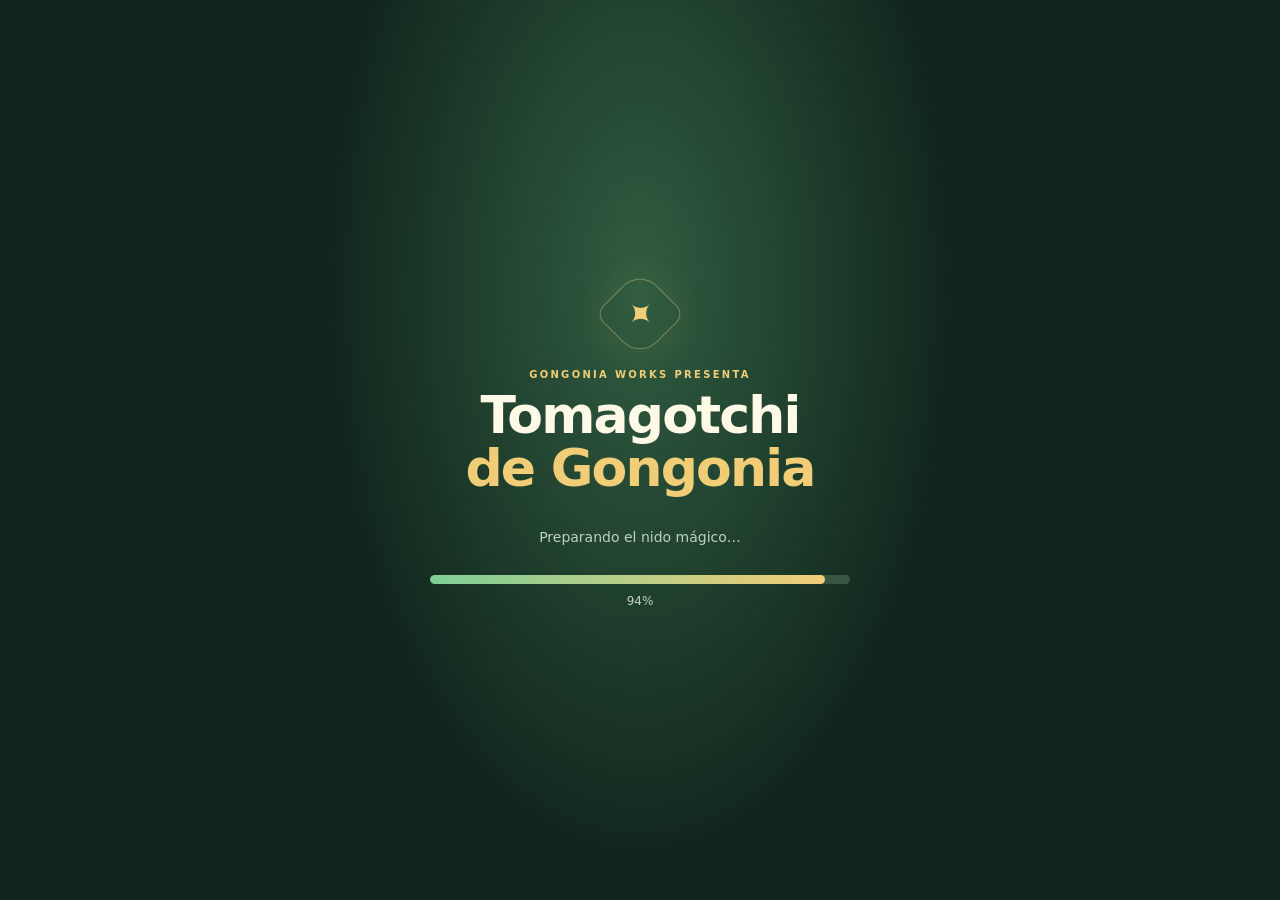
==== commit 595d5e93: "Use requested title spelling Tomagotchi de Gongonia" ====
--- a/index.html
+++ b/index.html
@@ -13,7 +13,7 @@
       <div class="loading-content">
         <div class="brand-mark" aria-hidden="true">✦</div>
         <p class="eyebrow">GONGONIA WORKS PRESENTA</p>
-        <h1>Tamagotchi<br><span>de Gongonia</span></h1>
+        <h1>Tomagotchi<br><span>de Gongonia</span></h1>
         <p class="loading-message">Preparando el nido mágico…</p>
         <div class="progress-track" role="progressbar" aria-label="Carga del juego" aria-valuemin="0" aria-valuemax="100" aria-valuenow="0"><div id="loading-progress" class="progress-fill"></div></div>
         <p id="loading-percent" class="loading-percent">0%</p>
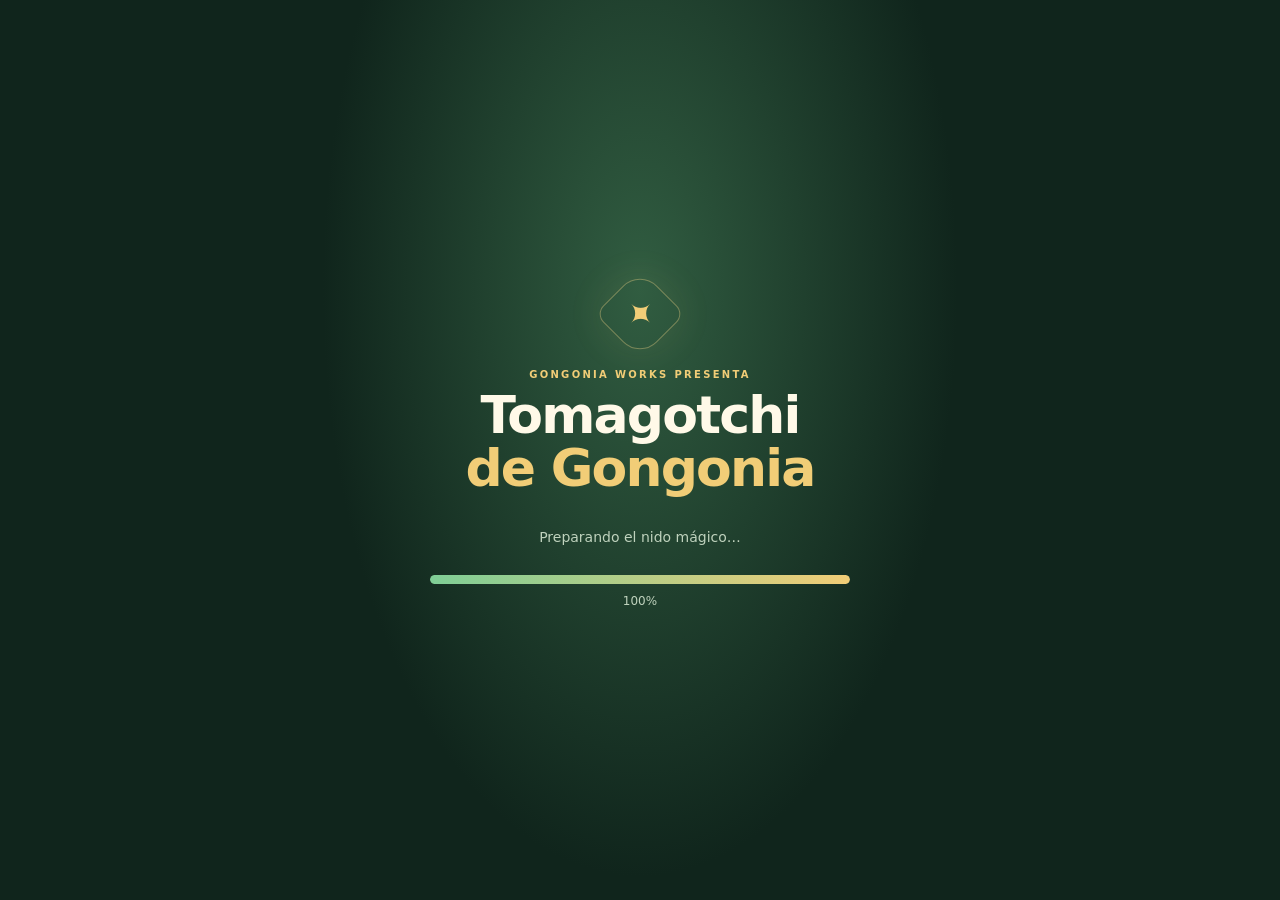
==== commit 20d89683: "Update Tamagotchi de Gongonia UI for v0.2 incubation, growth and music" ====
--- a/index.html
+++ b/index.html
@@ -4,7 +4,7 @@
   <meta charset="utf-8">
   <meta name="viewport" content="width=device-width, initial-scale=1, viewport-fit=cover">
   <meta name="theme-color" content="#173b2c">
-  <title>Tamagotchi de Gongonia</title>
+  <title>Tomagotchi de Gongonia · v0.2</title>
   <link rel="stylesheet" href="styles.css">
 </head>
 <body>
@@ -23,23 +23,25 @@
     <section id="home-screen" class="screen home-screen" aria-label="Inicio">
       <header class="home-header">
         <p class="eyebrow">UN PEQUEÑO MUNDO MÁGICO</p>
-        <h1>Tamagotchi<br><span>de Gongonia</span></h1>
-        <p class="subtitle">Toda gran aventura comienza con una pequeña criatura.</p>
+        <h1>Tomagotchi<br><span>de Gongonia</span></h1>
+        <p class="subtitle">Primero un huevo, después un pequeño compañero.</p>
       </header>
       <div class="home-art" aria-hidden="true"><div class="glow-orb"></div><div class="sprout sprout-left">✦</div><div class="sprout sprout-right">✧</div><div class="nest"><div class="nest-straw straw-one"></div><div class="nest-straw straw-two"></div><div class="nest-straw straw-three"></div><div class="egg"><span class="egg-shine"></span><span class="egg-rune">✧</span></div></div></div>
       <div class="selection-panel">
         <p class="section-label">TU PRIMERA MASCOTA</p>
         <button id="pet-option" class="pet-option" type="button" aria-pressed="true">
           <span class="pet-icon" aria-hidden="true"><span class="mini-worm"><i></i><i></i><i></i></span></span>
-          <span class="pet-option-copy"><strong>Gonguito</strong><small>Insecto mágico · Versión de prueba</small></span>
+          <span class="pet-option-copy"><strong>Gonguito</strong><small>Gusanito mágico · Ciclo de 2 horas</small></span>
           <span class="selected-check" aria-hidden="true">✓</span>
         </button>
         <button id="start-button" class="primary-button" type="button">Comenzar aventura <span aria-hidden="true">➜</span></button>
       </div>
       <footer class="home-footer">
         <p>Una creación de <strong>Gongonia Works</strong></p>
+        <button id="music-toggle-home" class="music-button" type="button" aria-pressed="false">♫ Música: activar</button>
+        <p id="music-status" class="music-status">Activa la música o comienza la aventura para escuchar la melodía.</p>
         <button id="credits-button" class="text-button" type="button">Créditos</button>
-        <p class="version-label">VERSIÓN 0.1 · EXPERIMENTAL</p>
+        <p class="version-label">VERSIÓN 0.2 · EXPERIMENTAL</p>
       </footer>
       <div id="credits-panel" class="credits-panel" hidden>
         <div class="credits-card" role="dialog" aria-modal="true" aria-labelledby="credits-title">
@@ -54,20 +56,22 @@
     </section>
 
     <section id="pet-screen" class="screen pet-screen" aria-label="Mascota virtual">
-      <header class="pet-topbar"><button id="back-home-button" class="icon-button" type="button" aria-label="Volver al inicio">←</button><div><p class="eyebrow">TU COMPAÑERO</p><h2>Gonguito</h2></div><span class="life-chip">VIDA DE PRUEBA</span></header>
+      <header class="pet-topbar"><button id="back-home-button" class="icon-button" type="button" aria-label="Volver al inicio">←</button><div><p class="eyebrow">TU COMPAÑERO</p><h2>Gonguito</h2></div><span class="life-chip">VERSIÓN 0.2</span></header>
+      <div class="pet-controls"><button id="music-toggle-pet" class="music-button music-button--compact" type="button" aria-pressed="false">♫ Música: activar</button><span class="cycle-chip">10 MIN DE INCUBACIÓN · 2 H DE VIDA</span></div>
       <div class="pet-status"><div><span class="status-label">EDAD</span><strong id="age-value">0 min</strong></div><div class="stage-block"><span class="status-label">ETAPA</span><strong id="stage-value">Recién nacido</strong></div></div>
       <div id="living-scene" class="living-scene">
         <div class="scene-stars" aria-hidden="true"><span>✦</span><span>✧</span><span>·</span><span>✦</span></div>
         <div class="ground-hill hill-back"></div><div class="ground-hill hill-front"></div>
-        <div id="worm" class="worm" role="img" aria-label="Gonguito, el pequeño insecto mágico"><span class="worm-segment seg-1"></span><span class="worm-segment seg-2"></span><span class="worm-segment seg-3"></span><span class="worm-segment seg-4"></span><span class="worm-head"><i class="eye eye-left"></i><i class="eye eye-right"></i><span class="smile"></span><i class="antenna antenna-left"></i><i class="antenna antenna-right"></i></span></div>
-        <div class="scene-caption"><span class="pulse-dot"></span> Gonguito vive su ciclo vital</div>
+        <div id="incubation-visual" class="incubation-visual" hidden role="img" aria-label="Un huevo mágico en su nido, incubándose"><div class="incubation-glow"></div><div class="incubation-nest"><span class="incubation-straw straw-a"></span><span class="incubation-straw straw-b"></span><span class="incubation-straw straw-c"></span><div class="incubation-egg"><span class="incubation-shine"></span><span class="incubation-rune">✧</span><span class="egg-crack crack-one"></span><span class="egg-crack crack-two"></span></div></div></div>
+        <div id="worm" class="worm worm--baby" hidden role="img" aria-label="Gonguito, gusanito bebé"><span class="worm-segment seg-1"></span><span class="worm-segment seg-2"></span><span class="worm-segment seg-3"></span><span class="worm-segment seg-4"></span><span class="worm-head"><i class="eye eye-left"></i><i class="eye eye-right"></i><span class="glasses glasses-left"></span><span class="glasses glasses-right"></span><span class="glasses-bridge"></span><span class="smile"></span><i class="antenna antenna-left"></i><i class="antenna antenna-right"></i></span></div>
+        <div class="scene-caption"><span class="pulse-dot"></span> <span id="scene-caption-text">Un pequeño milagro está por nacer</span></div>
       </div>
       <div id="death-scene" class="death-scene" hidden role="button" tabindex="0" aria-label="Lápida de Gonguito. Toca para volver al inicio">
         <div class="moon">☾</div><div class="tombstone"><span class="tombstone-star">✦</span><strong>RIP</strong><span class="tombstone-line"></span><small>GONGUITO</small><span class="tombstone-flower">✿</span></div>
         <p class="death-title">El ciclo ha terminado</p><p class="death-copy">Las pequeñas estrellas siempre encuentran el camino a casa.</p><button id="return-home-button" class="primary-button" type="button">Volver al inicio ↺</button><p class="tap-hint">También puedes tocar la lápida</p>
       </div>
-      <div class="life-timeline"><div class="timeline-labels"><span>Nacimiento</span><span id="remaining-label">180 min de vida</span></div><div class="timeline-track"><div id="life-progress" class="timeline-fill"></div></div><div class="stage-track" id="stage-track"><span class="stage-dot active" title="Recién nacido"></span><span class="stage-dot" title="Bebé"></span><span class="stage-dot" title="Niño"></span><span class="stage-dot" title="Adolescente"></span><span class="stage-dot" title="Adulto joven"></span><span class="stage-dot" title="Adulto mayor"></span><span class="stage-dot" title="Viejo"></span><span class="stage-dot" title="Anciano"></span></div></div>
-      <footer class="pet-footer"><span>EXPERIMENTO DE CICLO VITAL</span><span>VERSIÓN 0.1</span></footer>
+      <div class="life-timeline"><div class="life-timeline"><div class="timeline-labels"><span id="timeline-left-label">Incubación</span><span id="remaining-label">Nace en 10 min</span></div><div class="timeline-track"><div id="life-progress" class="timeline-fill"></div></div><div class="stage-track" id="stage-track"><span class="stage-dot" title="Recién nacido"></span><span class="stage-dot" title="Bebé"></span><span class="stage-dot" title="Adulto"></span><span class="stage-dot" title="Viejo con lentes"></span></div></div>
+      <footer class="pet-footer"><span>EXPERIMENTO DE CICLO VITAL</span><span>VERSIÓN 0.2</span></footer>
     </section>
   </main>
   <script src="app.js"></script>
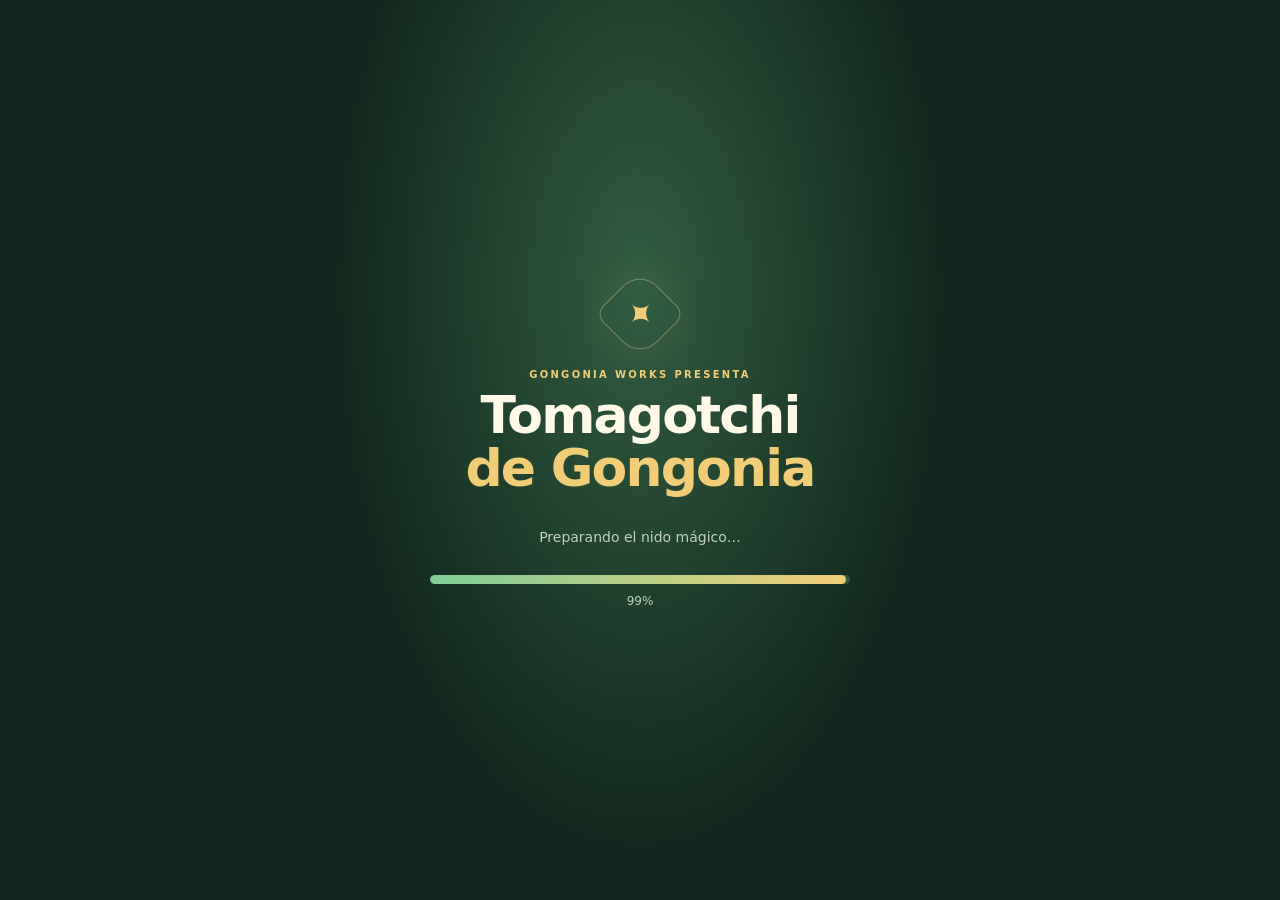
==== commit 231d0200: "Fix v0.2 timeline container markup" ====
--- a/index.html
+++ b/index.html
@@ -70,7 +70,7 @@
         <div class="moon">☾</div><div class="tombstone"><span class="tombstone-star">✦</span><strong>RIP</strong><span class="tombstone-line"></span><small>GONGUITO</small><span class="tombstone-flower">✿</span></div>
         <p class="death-title">El ciclo ha terminado</p><p class="death-copy">Las pequeñas estrellas siempre encuentran el camino a casa.</p><button id="return-home-button" class="primary-button" type="button">Volver al inicio ↺</button><p class="tap-hint">También puedes tocar la lápida</p>
       </div>
-      <div class="life-timeline"><div class="life-timeline"><div class="timeline-labels"><span id="timeline-left-label">Incubación</span><span id="remaining-label">Nace en 10 min</span></div><div class="timeline-track"><div id="life-progress" class="timeline-fill"></div></div><div class="stage-track" id="stage-track"><span class="stage-dot" title="Recién nacido"></span><span class="stage-dot" title="Bebé"></span><span class="stage-dot" title="Adulto"></span><span class="stage-dot" title="Viejo con lentes"></span></div></div>
+      <div class="life-timeline"><div class="timeline-labels"><span id="timeline-left-label">Incubación</span><span id="remaining-label">Nace en 10 min</span></div><div class="timeline-track"><div id="life-progress" class="timeline-fill"></div></div><div class="stage-track" id="stage-track"><span class="stage-dot" title="Recién nacido"></span><span class="stage-dot" title="Bebé"></span><span class="stage-dot" title="Adulto"></span><span class="stage-dot" title="Viejo con lentes"></span></div></div>
       <footer class="pet-footer"><span>EXPERIMENTO DE CICLO VITAL</span><span>VERSIÓN 0.2</span></footer>
     </section>
   </main>
